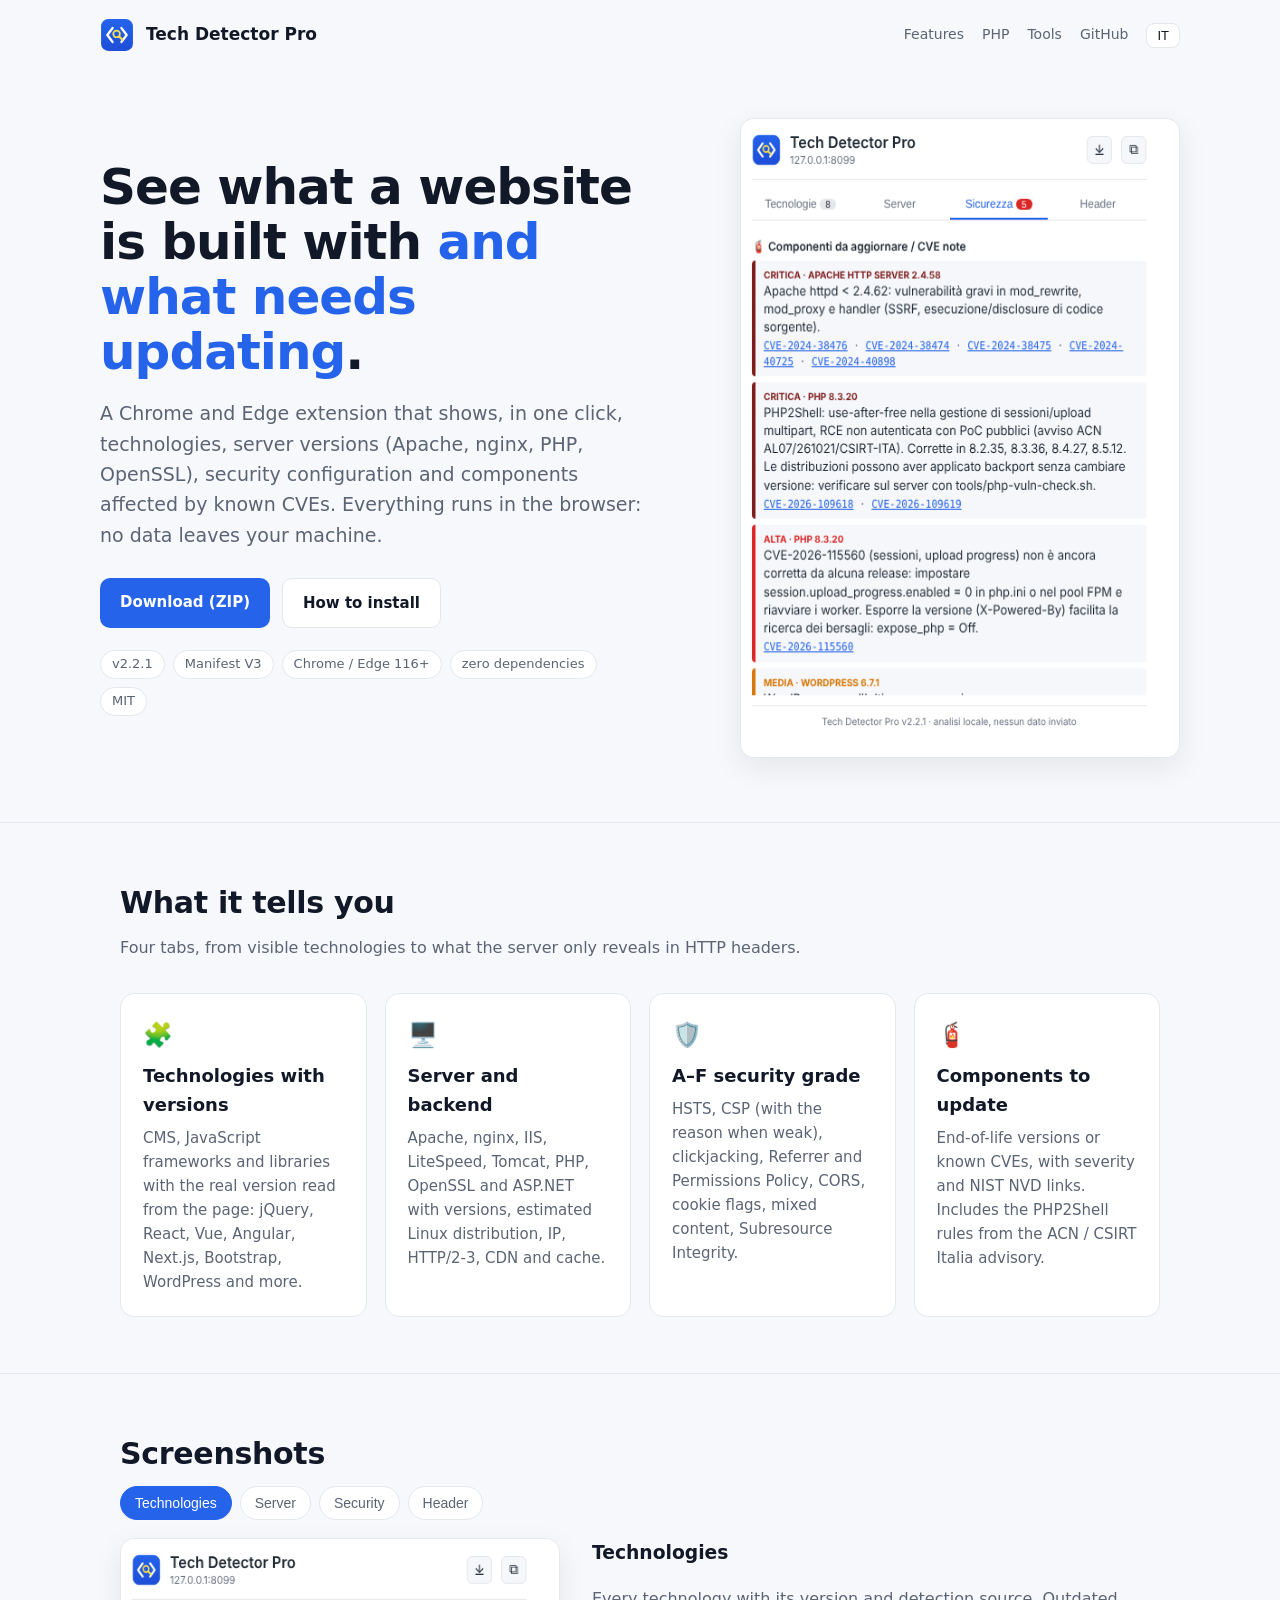
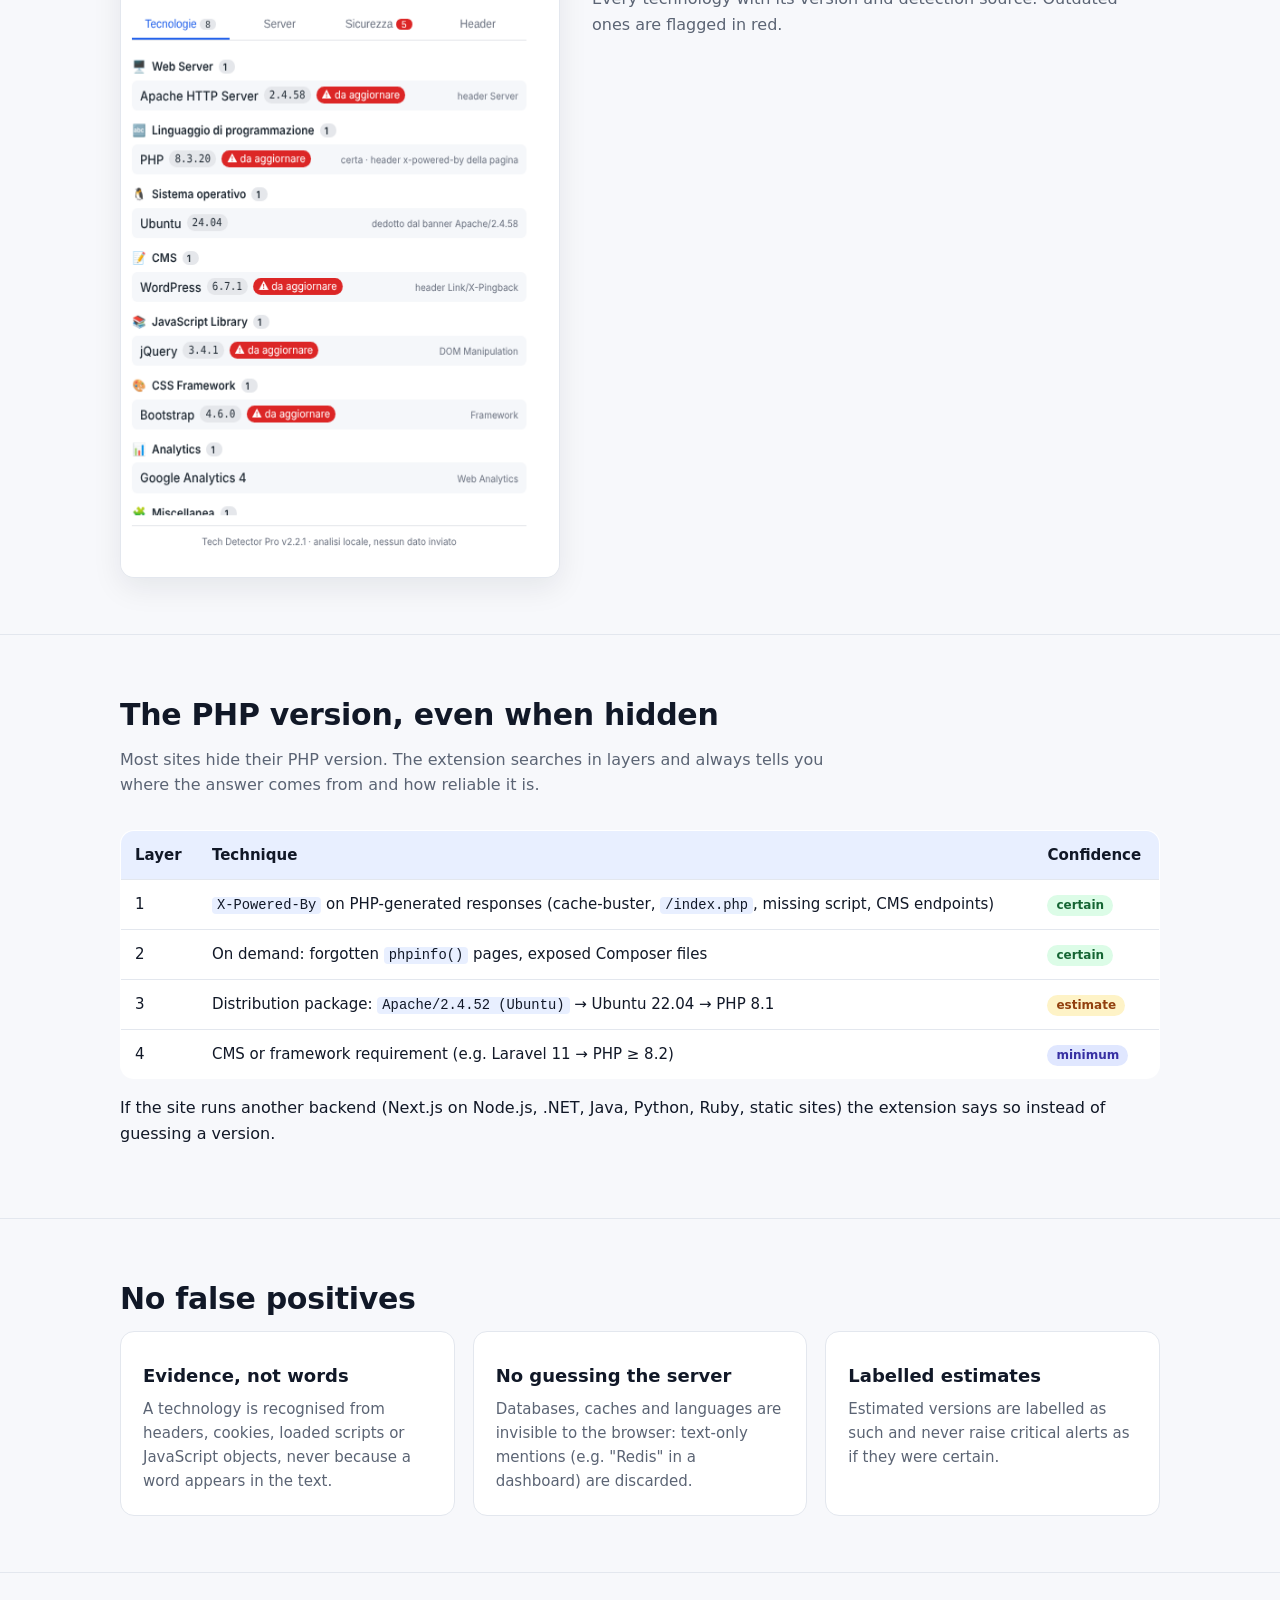
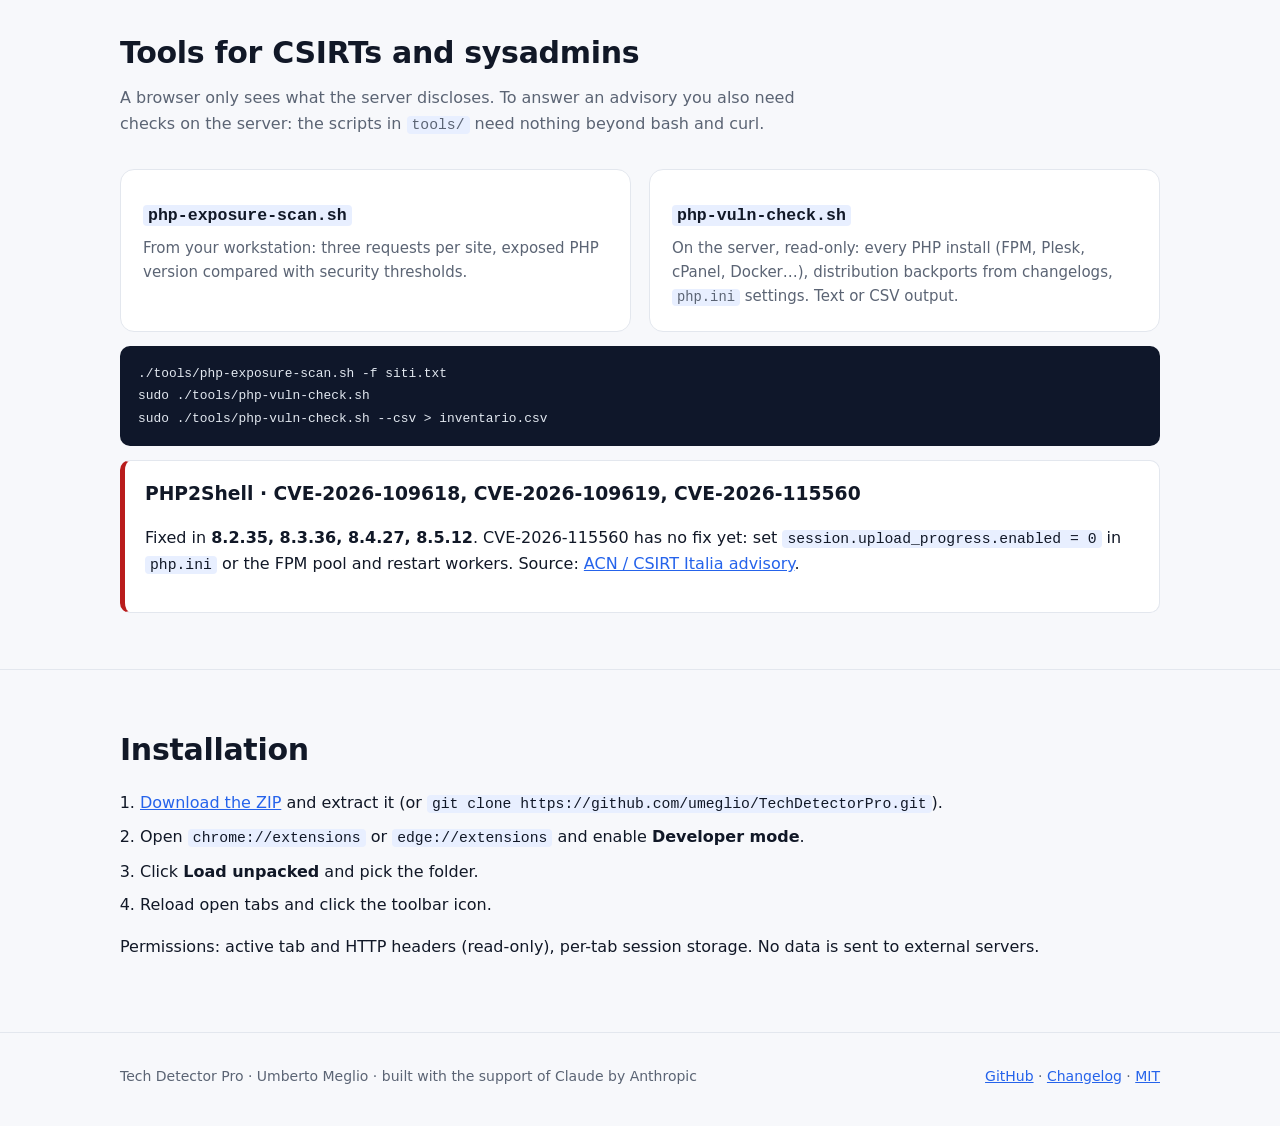
==== index.html @ 28a0a9eb "Pagina di presentazione per GitHub Pages - index.html bilingue (italiano/inglese) con tema chiaro/sc" ====
<!DOCTYPE html>
<!--
  Tech Detector Pro - pagina di presentazione (GitHub Pages)
  Autore: Umberto Meglio - Supporto alla creazione: Claude di Anthropic
-->
<html lang="it">
<head>
  <meta charset="UTF-8">
  <meta name="viewport" content="width=device-width, initial-scale=1">
  <title>Tech Detector Pro</title>
  <meta name="description" content="Estensione Chrome/Edge: tecnologie di un sito, versioni del server (Apache, nginx, PHP, OpenSSL), voto di sicurezza e componenti vulnerabili (CVE). Analisi locale, zero dipendenze.">
  <meta property="og:title" content="Tech Detector Pro">
  <meta property="og:description" content="Con che cosa è costruito un sito, quale software gira sul server e cosa va aggiornato. In un clic, nel browser.">
  <meta property="og:image" content="https://umeglio.github.io/TechDetectorPro/screenshots/security-tab.png">
  <link rel="icon" type="image/svg+xml" href="icons/icon.svg">
  <style>
    :root {
      --bg: #f7f8fb; --surface: #ffffff; --fg: #111827; --muted: #5b6474; --line: #e3e7ee;
      --accent: #2563eb; --accent-2: #1d4ed8; --accent-soft: #e8efff; --yellow: #f5c518;
      --crit: #b91c1c; --ok: #15803d; --radius: 14px; --shadow: 0 10px 30px rgba(17, 24, 39, .08);
    }
    @media (prefers-color-scheme: dark) {
      :root { --bg: #0d1117; --surface: #151b24; --fg: #e6e9ef; --muted: #9aa4b2; --line: #263040;
        --accent: #6ea0ff; --accent-2: #4f86f7; --accent-soft: #1a2640; --crit: #f87171; --ok: #4ade80;
        --shadow: 0 10px 30px rgba(0, 0, 0, .35); }
    }
    * { box-sizing: border-box; }
    html { scroll-behavior: smooth; }
    body { margin: 0; background: var(--bg); color: var(--fg);
      font: 16px/1.6 system-ui, -apple-system, "Segoe UI", Roboto, Arial, sans-serif; }
    a { color: var(--accent); }
    .wrap { max-width: 1080px; margin: 0 auto; padding: 0 20px; }
    header.top { display: flex; align-items: center; gap: 12px; padding: 18px 0; }
    header.top img { width: 34px; height: 34px; }
    header.top b { font-size: 17px; }
    header.top nav { margin-left: auto; display: flex; gap: 18px; font-size: 14px; }
    header.top nav a { color: var(--muted); text-decoration: none; }
    header.top nav a:hover { color: var(--fg); }
    .lang { border: 1px solid var(--line); background: var(--surface); color: var(--fg); border-radius: 8px;
      padding: 4px 10px; cursor: pointer; font-size: 13px; }

    .hero { display: grid; grid-template-columns: 1.05fr .95fr; gap: 48px; align-items: center; padding: 48px 0 64px; }
    .hero h1 { font-size: clamp(32px, 5vw, 50px); line-height: 1.1; margin: 0 0 18px; letter-spacing: -.02em; }
    .hero h1 span { color: var(--accent); }
    .hero p.lead { font-size: 19px; color: var(--muted); margin: 0 0 28px; }
    .cta { display: flex; flex-wrap: wrap; gap: 12px; }
    .btn { display: inline-block; padding: 12px 20px; border-radius: 10px; font-weight: 600; text-decoration: none; font-size: 15px; }
    .btn.primary { background: var(--accent); color: #fff; }
    .btn.primary:hover { background: var(--accent-2); }
    .btn.ghost { border: 1px solid var(--line); color: var(--fg); background: var(--surface); }
    .badges { margin-top: 22px; display: flex; flex-wrap: wrap; gap: 8px; font-size: 13px; color: var(--muted); }
    .badges span { border: 1px solid var(--line); border-radius: 99px; padding: 3px 11px; background: var(--surface); }
    .shot { position: relative; }
    .shot img { width: 100%; max-width: 440px; display: block; margin-left: auto; border-radius: var(--radius);
      border: 1px solid var(--line); box-shadow: var(--shadow); background: #fff; }

    section { padding: 56px 0; border-top: 1px solid var(--line); }
    section h2 { font-size: 30px; margin: 0 0 8px; letter-spacing: -.01em; }
    section p.sub { color: var(--muted); margin: 0 0 32px; max-width: 720px; }
    .grid { display: grid; grid-template-columns: repeat(auto-fit, minmax(240px, 1fr)); gap: 18px; }
    .card { background: var(--surface); border: 1px solid var(--line); border-radius: var(--radius); padding: 22px; }
    .card .ico { font-size: 24px; }
    .card h3 { margin: 8px 0 6px; font-size: 18px; }
    .card p { margin: 0; color: var(--muted); font-size: 15px; }

    .tabs { display: flex; flex-wrap: wrap; gap: 8px; margin-bottom: 18px; }
    .tabs button { border: 1px solid var(--line); background: var(--surface); color: var(--muted); padding: 8px 14px;
      border-radius: 99px; cursor: pointer; font-size: 14px; }
    .tabs button[aria-selected="true"] { background: var(--accent); border-color: var(--accent); color: #fff; }
    .gallery { display: grid; grid-template-columns: minmax(0, 440px) 1fr; gap: 32px; align-items: start; }
    .gallery img { width: 100%; border-radius: var(--radius); border: 1px solid var(--line); box-shadow: var(--shadow); background: #fff; }
    .gallery .caption h3 { margin-top: 0; }
    .gallery .caption p { color: var(--muted); }

    table { width: 100%; border-collapse: collapse; background: var(--surface); border: 1px solid var(--line);
      border-radius: var(--radius); overflow: hidden; font-size: 15px; }
    th, td { text-align: left; padding: 12px 14px; border-bottom: 1px solid var(--line); vertical-align: top; }
    th { background: var(--accent-soft); font-weight: 600; }
    tr:last-child td { border-bottom: 0; }
    .pill { display: inline-block; font-size: 12px; font-weight: 600; padding: 1px 9px; border-radius: 99px; }
    .pill.c { background: #dcfce7; color: #166534; } .pill.s { background: #fef3c7; color: #92400e; }
    .pill.m { background: #e0e7ff; color: #3730a3; }

    .alert { border-left: 5px solid var(--crit); background: var(--surface); border-radius: 10px; padding: 18px 20px;
      border-top: 1px solid var(--line); border-right: 1px solid var(--line); border-bottom: 1px solid var(--line); }
    .alert h3 { margin: 0 0 6px; }
    pre { background: #0f172a; color: #e2e8f0; padding: 16px 18px; border-radius: 10px; overflow-x: auto; font-size: 14px; }
    code { font-family: ui-monospace, "Cascadia Code", Consolas, monospace; font-size: .92em; }
    p code, li code, td code, h3 code { background: var(--accent-soft); padding: 1px 5px; border-radius: 4px; overflow-wrap: anywhere; }
    ol.steps { padding-left: 20px; } ol.steps li { margin-bottom: 8px; }

    footer { border-top: 1px solid var(--line); padding: 32px 0 48px; color: var(--muted); font-size: 14px; }
    footer .wrap { display: flex; flex-wrap: wrap; gap: 12px; justify-content: space-between; }

    [data-lang="en"] .it, [data-lang="it"] .en { display: none; }

    @media (max-width: 820px) {
      .hero, .gallery { grid-template-columns: 1fr; gap: 28px; }
      .shot img { margin: 0 auto; }
      header.top nav a.hide-sm { display: none; }
      table { font-size: 14px; } th, td { padding: 10px; }
    }
  </style>
</head>
<body data-lang="it">
  <header class="wrap top">
    <img src="icons/icon.svg" alt="">
    <b>Tech Detector Pro</b>
    <nav>
      <a class="hide-sm" href="#funzioni"><span class="it">Funzioni</span><span class="en">Features</span></a>
      <a class="hide-sm" href="#php">PHP</a>
      <a class="hide-sm" href="#strumenti"><span class="it">Strumenti</span><span class="en">Tools</span></a>
      <a href="https://github.com/umeglio/TechDetectorPro">GitHub</a>
      <button class="lang" id="lang" type="button">EN</button>
    </nav>
  </header>

  <main>
    <div class="wrap hero">
      <div>
        <h1 class="it">Scopri con cosa è fatto un sito <span>e cosa va aggiornato</span>.</h1>
        <h1 class="en">See what a website is built with <span>and what needs updating</span>.</h1>
        <p class="lead it">Estensione per Chrome ed Edge che, in un clic, mostra tecnologie, versioni del server (Apache, nginx, PHP, OpenSSL), configurazione di sicurezza e componenti esposti a CVE note. Tutto nel browser: nessun dato inviato a terzi.</p>
        <p class="lead en">A Chrome and Edge extension that shows, in one click, technologies, server versions (Apache, nginx, PHP, OpenSSL), security configuration and components affected by known CVEs. Everything runs in the browser: no data leaves your machine.</p>
        <div class="cta">
          <a class="btn primary" href="https://github.com/umeglio/TechDetectorPro/archive/refs/heads/main.zip"><span class="it">Scarica (ZIP)</span><span class="en">Download (ZIP)</span></a>
          <a class="btn ghost" href="#installazione"><span class="it">Come si installa</span><span class="en">How to install</span></a>
        </div>
        <div class="badges"><span>v2.2.1</span><span>Manifest V3</span><span>Chrome / Edge 116+</span><span class="it">zero dipendenze</span><span class="en">zero dependencies</span><span>MIT</span></div>
      </div>
      <div class="shot"><img src="screenshots/security-tab.png" alt="Scheda Sicurezza: componenti da aggiornare con CVE" width="484" height="640"></div>
    </div>

    <section id="funzioni">
      <div class="wrap">
        <h2 class="it">Cosa ti dice</h2><h2 class="en">What it tells you</h2>
        <p class="sub it">Quattro schede, dalle tecnologie visibili a quelle che il server rivela solo negli header HTTP.</p>
        <p class="sub en">Four tabs, from visible technologies to what the server only reveals in HTTP headers.</p>
        <div class="grid">
          <div class="card"><div class="ico">🧩</div>
            <h3 class="it">Tecnologie con versione</h3><h3 class="en">Technologies with versions</h3>
            <p class="it">CMS, framework e librerie JavaScript con la versione reale letta dalla pagina: jQuery, React, Vue, Angular, Next.js, Bootstrap, WordPress e molte altre.</p>
            <p class="en">CMS, JavaScript frameworks and libraries with the real version read from the page: jQuery, React, Vue, Angular, Next.js, Bootstrap, WordPress and more.</p></div>
          <div class="card"><div class="ico">🖥️</div>
            <h3 class="it">Server e backend</h3><h3 class="en">Server and backend</h3>
            <p class="it">Apache, nginx, IIS, LiteSpeed, Tomcat, PHP, OpenSSL e ASP.NET con versione, distribuzione Linux stimata, IP, protocollo HTTP/2-3, CDN e cache.</p>
            <p class="en">Apache, nginx, IIS, LiteSpeed, Tomcat, PHP, OpenSSL and ASP.NET with versions, estimated Linux distribution, IP, HTTP/2-3, CDN and cache.</p></div>
          <div class="card"><div class="ico">🛡️</div>
            <h3 class="it">Voto di sicurezza A–F</h3><h3 class="en">A–F security grade</h3>
            <p class="it">HSTS, CSP (con il motivo se è debole), clickjacking, Referrer e Permissions Policy, CORS, flag dei cookie, contenuti misti, Subresource Integrity.</p>
            <p class="en">HSTS, CSP (with the reason when weak), clickjacking, Referrer and Permissions Policy, CORS, cookie flags, mixed content, Subresource Integrity.</p></div>
          <div class="card"><div class="ico">🧯</div>
            <h3 class="it">Componenti da aggiornare</h3><h3 class="en">Components to update</h3>
            <p class="it">Versioni fuori supporto o con CVE note, con gravità e link a NIST NVD. Include le regole PHP2Shell dell'avviso ACN/CSIRT Italia.</p>
            <p class="en">End-of-life versions or known CVEs, with severity and NIST NVD links. Includes the PHP2Shell rules from the ACN / CSIRT Italia advisory.</p></div>
        </div>
      </div>
    </section>

    <section>
      <div class="wrap">
        <h2 class="it">Come appare</h2><h2 class="en">Screenshots</h2>
        <div class="tabs" role="tablist" id="gtabs">
          <button role="tab" aria-selected="true" data-i="0"><span class="it">Tecnologie</span><span class="en">Technologies</span></button>
          <button role="tab" aria-selected="false" data-i="1">Server</button>
          <button role="tab" aria-selected="false" data-i="2"><span class="it">Sicurezza</span><span class="en">Security</span></button>
          <button role="tab" aria-selected="false" data-i="3">Header</button>
        </div>
        <div class="gallery">
          <img id="gimg" src="screenshots/tech-tab.png" alt="" width="484" height="640">
          <div class="caption" id="gcap"></div>
        </div>
      </div>
    </section>

    <section id="php">
      <div class="wrap">
        <h2 class="it">La versione di PHP, anche quando è nascosta</h2>
        <h2 class="en">The PHP version, even when hidden</h2>
        <p class="sub it">Quasi tutti i siti nascondono la versione di PHP. L'estensione la cerca a livelli e ti dice sempre da dove arriva e quanto è affidabile.</p>
        <p class="sub en">Most sites hide their PHP version. The extension searches in layers and always tells you where the answer comes from and how reliable it is.</p>
        <table>
          <thead><tr><th class="it">Livello</th><th class="en">Layer</th><th class="it">Tecnica</th><th class="en">Technique</th><th class="it">Affidabilità</th><th class="en">Confidence</th></tr></thead>
          <tbody>
            <tr><td>1</td>
              <td class="it"><code>X-Powered-By</code> sulle risposte che PHP genera direttamente (cache-buster, <code>/index.php</code>, script inesistente, pagine del CMS)</td>
              <td class="en"><code>X-Powered-By</code> on PHP-generated responses (cache-buster, <code>/index.php</code>, missing script, CMS endpoints)</td>
              <td><span class="pill c it">certa</span><span class="pill c en">certain</span></td></tr>
            <tr><td>2</td>
              <td class="it">Su richiesta: pagine <code>phpinfo()</code> dimenticate, file di Composer esposti</td>
              <td class="en">On demand: forgotten <code>phpinfo()</code> pages, exposed Composer files</td>
              <td><span class="pill c it">certa</span><span class="pill c en">certain</span></td></tr>
            <tr><td>3</td>
              <td class="it">Pacchetto della distribuzione: <code>Apache/2.4.52 (Ubuntu)</code> → Ubuntu 22.04 → PHP 8.1</td>
              <td class="en">Distribution package: <code>Apache/2.4.52 (Ubuntu)</code> → Ubuntu 22.04 → PHP 8.1</td>
              <td><span class="pill s it">stima</span><span class="pill s en">estimate</span></td></tr>
            <tr><td>4</td>
              <td class="it">Requisito del CMS o framework (es. Laravel 11 → PHP ≥ 8.2)</td>
              <td class="en">CMS or framework requirement (e.g. Laravel 11 → PHP ≥ 8.2)</td>
              <td><span class="pill m it">minimo</span><span class="pill m en">minimum</span></td></tr>
          </tbody>
        </table>
        <p class="it">Se il sito usa un altro backend (Next.js su Node.js, .NET, Java, Python, Ruby, siti statici) l'estensione lo dice invece di inventare una versione.</p>
        <p class="en">If the site runs another backend (Next.js on Node.js, .NET, Java, Python, Ruby, static sites) the extension says so instead of guessing a version.</p>
      </div>
    </section>

    <section>
      <div class="wrap">
        <h2 class="it">Niente falsi positivi</h2><h2 class="en">No false positives</h2>
        <div class="grid">
          <div class="card"><h3 class="it">Prove, non parole</h3><h3 class="en">Evidence, not words</h3>
            <p class="it">Una tecnologia è riconosciuta da header, cookie, script caricati o oggetti JavaScript, mai perché una parola compare nel testo.</p>
            <p class="en">A technology is recognised from headers, cookies, loaded scripts or JavaScript objects, never because a word appears in the text.</p></div>
          <div class="card"><h3 class="it">Il server non si indovina</h3><h3 class="en">No guessing the server</h3>
            <p class="it">Database, cache e linguaggi non sono visibili dal browser: se compaiono solo nel testo (es. "Redis" in una dashboard) vengono scartati.</p>
            <p class="en">Databases, caches and languages are invisible to the browser: text-only mentions (e.g. "Redis" in a dashboard) are discarded.</p></div>
          <div class="card"><h3 class="it">Stime dichiarate</h3><h3 class="en">Labelled estimates</h3>
            <p class="it">Le versioni stimate sono etichettate come tali e non generano allarmi critici come se fossero certe.</p>
            <p class="en">Estimated versions are labelled as such and never raise critical alerts as if they were certain.</p></div>
        </div>
      </div>
    </section>

    <section id="strumenti">
      <div class="wrap">
        <h2 class="it">Strumenti per CSIRT e sistemisti</h2><h2 class="en">Tools for CSIRTs and sysadmins</h2>
        <p class="sub it">Il browser vede solo ciò che il server espone. Per rispondere a una segnalazione servono anche verifiche sul server: gli script in <code>tools/</code> non richiedono nulla oltre a bash e curl.</p>
        <p class="sub en">A browser only sees what the server discloses. To answer an advisory you also need checks on the server: the scripts in <code>tools/</code> need nothing beyond bash and curl.</p>
        <div class="grid">
          <div class="card"><h3><code>php-exposure-scan.sh</code></h3>
            <p class="it">Dalla tua postazione: tre richieste per sito, versione PHP esposta e confronto con le soglie di sicurezza.</p>
            <p class="en">From your workstation: three requests per site, exposed PHP version compared with security thresholds.</p></div>
          <div class="card"><h3><code>php-vuln-check.sh</code></h3>
            <p class="it">Sul server, in sola lettura: tutte le installazioni PHP (FPM, Plesk, cPanel, Docker…), backport delle distribuzioni dai changelog, parametri di <code>php.ini</code>. Output testo o CSV.</p>
            <p class="en">On the server, read-only: every PHP install (FPM, Plesk, cPanel, Docker…), distribution backports from changelogs, <code>php.ini</code> settings. Text or CSV output.</p></div>
        </div>
<pre><code>./tools/php-exposure-scan.sh -f siti.txt
sudo ./tools/php-vuln-check.sh
sudo ./tools/php-vuln-check.sh --csv &gt; inventario.csv</code></pre>
        <div class="alert">
          <h3>PHP2Shell · CVE-2026-109618, CVE-2026-109619, CVE-2026-115560</h3>
          <p class="it">Corrette in <b>8.2.35, 8.3.36, 8.4.27, 8.5.12</b>. CVE-2026-115560 non è ancora corretta da alcuna release: impostare <code>session.upload_progress.enabled = 0</code> in <code>php.ini</code> o nel pool FPM e riavviare i worker. Fonte: <a href="https://www.acn.gov.it/portale/w/php2shell-sanate-vulnerabilita-critiche-in-php">avviso ACN / CSIRT Italia</a>.</p>
          <p class="en">Fixed in <b>8.2.35, 8.3.36, 8.4.27, 8.5.12</b>. CVE-2026-115560 has no fix yet: set <code>session.upload_progress.enabled = 0</code> in <code>php.ini</code> or the FPM pool and restart workers. Source: <a href="https://www.acn.gov.it/portale/w/php2shell-sanate-vulnerabilita-critiche-in-php">ACN / CSIRT Italia advisory</a>.</p>
        </div>
      </div>
    </section>

    <section id="installazione">
      <div class="wrap">
        <h2 class="it">Installazione</h2><h2 class="en">Installation</h2>
        <ol class="steps it">
          <li><a href="https://github.com/umeglio/TechDetectorPro/archive/refs/heads/main.zip">Scarica lo ZIP</a> ed estrailo (oppure <code>git clone https://github.com/umeglio/TechDetectorPro.git</code>).</li>
          <li>Apri <code>chrome://extensions</code> o <code>edge://extensions</code> e attiva la <b>Modalità sviluppatore</b>.</li>
          <li>Clicca <b>Carica estensione non pacchettizzata</b> e scegli la cartella.</li>
          <li>Ricarica le schede già aperte e clicca l'icona sulla barra.</li>
        </ol>
        <ol class="steps en">
          <li><a href="https://github.com/umeglio/TechDetectorPro/archive/refs/heads/main.zip">Download the ZIP</a> and extract it (or <code>git clone https://github.com/umeglio/TechDetectorPro.git</code>).</li>
          <li>Open <code>chrome://extensions</code> or <code>edge://extensions</code> and enable <b>Developer mode</b>.</li>
          <li>Click <b>Load unpacked</b> and pick the folder.</li>
          <li>Reload open tabs and click the toolbar icon.</li>
        </ol>
        <p class="it">Permessi: lettura della scheda attiva e degli header HTTP, memoria di sessione per scheda. Nessun dato viene inviato a server esterni.</p>
        <p class="en">Permissions: active tab and HTTP headers (read-only), per-tab session storage. No data is sent to external servers.</p>
      </div>
    </section>
  </main>

  <footer>
    <div class="wrap">
      <span>Tech Detector Pro · Umberto Meglio · <span class="it">realizzato con il supporto di Claude di Anthropic</span><span class="en">built with the support of Claude by Anthropic</span></span>
      <span><a href="https://github.com/umeglio/TechDetectorPro">GitHub</a> · <a href="https://github.com/umeglio/TechDetectorPro/blob/main/CHANGELOG.md">Changelog</a> · <a href="https://github.com/umeglio/TechDetectorPro/blob/main/LICENSE">MIT</a></span>
    </div>
  </footer>

  <script>
    (function () {
      'use strict';
      var SHOTS = [
        { src: 'screenshots/tech-tab.png',
          it: ['Tecnologie', 'Ogni tecnologia con la sua versione e la fonte del rilevamento. Quelle da aggiornare sono marcate in rosso.'],
          en: ['Technologies', 'Every technology with its version and detection source. Outdated ones are flagged in red.'] },
        { src: 'screenshots/server-tab.png',
          it: ['Server', 'IP, protocollo, software del server, distribuzione stimata, cache, tempi di risposta, cookie e versione di PHP.'],
          en: ['Server', 'IP, protocol, server software, estimated distribution, cache, timings, cookies and PHP version.'] },
        { src: 'screenshots/security-tab.png',
          it: ['Sicurezza', 'Componenti vulnerabili con gravità e CVE, poi il voto A–F sugli header di sicurezza con il dettaglio di ogni controllo.'],
          en: ['Security', 'Vulnerable components with severity and CVEs, then the A–F grade on security headers with per-check details.'] },
        { src: 'screenshots/headers-tab.png',
          it: ['Header', 'Tutti gli header HTTP della risposta principale, per chi vuole vedere i dati grezzi.'],
          en: ['Headers', 'All HTTP headers of the main response, for anyone who wants the raw data.'] }
      ];
      var current = 0;
      function lang() { return document.body.getAttribute('data-lang'); }
      function show(i) {
        current = i;
        var s = SHOTS[i], t = s[lang()];
        var img = document.getElementById('gimg');
        img.src = s.src; img.alt = t[0];
        var cap = document.getElementById('gcap');
        cap.textContent = '';
        var h = document.createElement('h3'); h.textContent = t[0];
        var p = document.createElement('p'); p.textContent = t[1];
        cap.appendChild(h); cap.appendChild(p);
        document.querySelectorAll('#gtabs button').forEach(function (b) {
          b.setAttribute('aria-selected', String(+b.dataset.i === i));
        });
      }
      document.querySelectorAll('#gtabs button').forEach(function (b) {
        b.addEventListener('click', function () { show(+b.dataset.i); });
      });
      function setLang(l) {
        document.body.setAttribute('data-lang', l);
        document.documentElement.lang = l;
        document.getElementById('lang').textContent = l === 'it' ? 'EN' : 'IT';
        try { localStorage.setItem('tdp-lang', l); } catch (e) { /* storage non disponibile */ }
        show(current);
      }
      document.getElementById('lang').addEventListener('click', function () { setLang(lang() === 'it' ? 'en' : 'it'); });
      var saved = null;
      try { saved = localStorage.getItem('tdp-lang'); } catch (e) { /* ignora */ }
      setLang(saved || ((navigator.language || 'it').slice(0, 2) === 'it' ? 'it' : 'en'));
    })();
  </script>
</body>
</html>
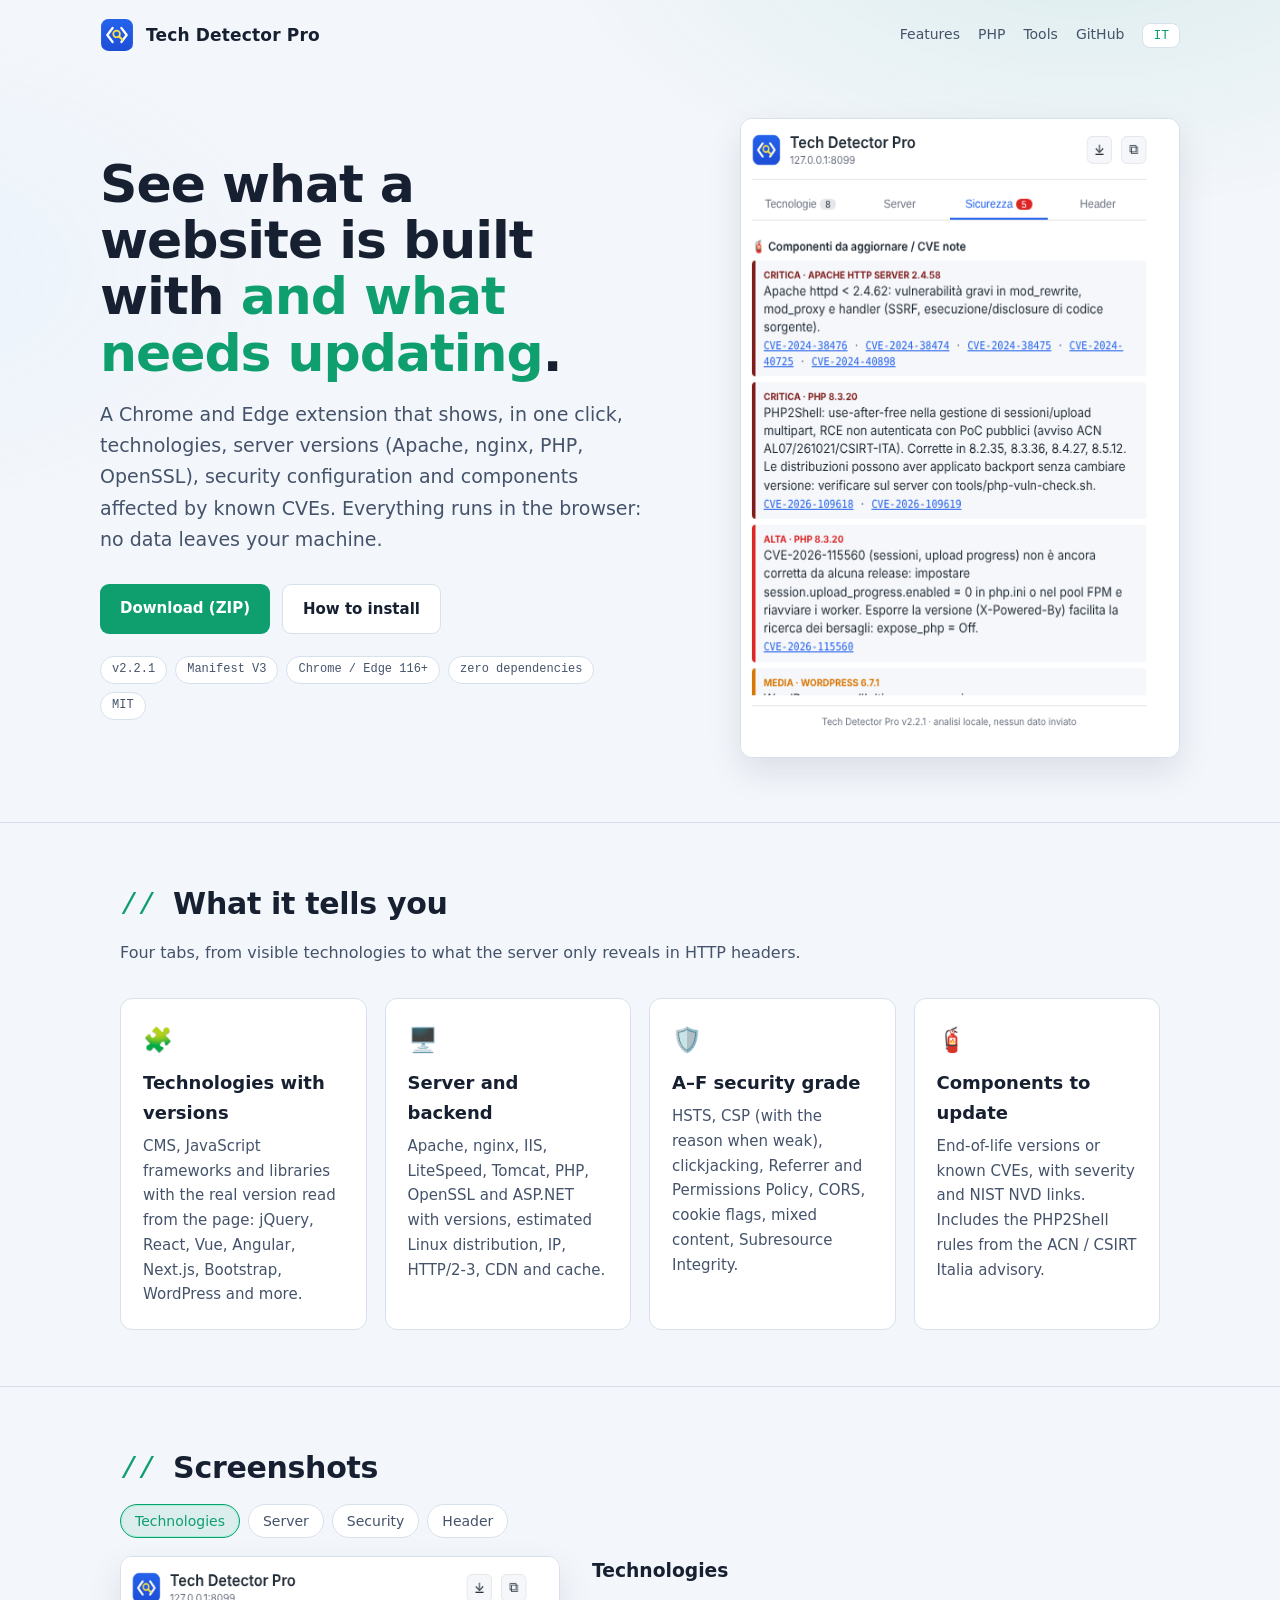
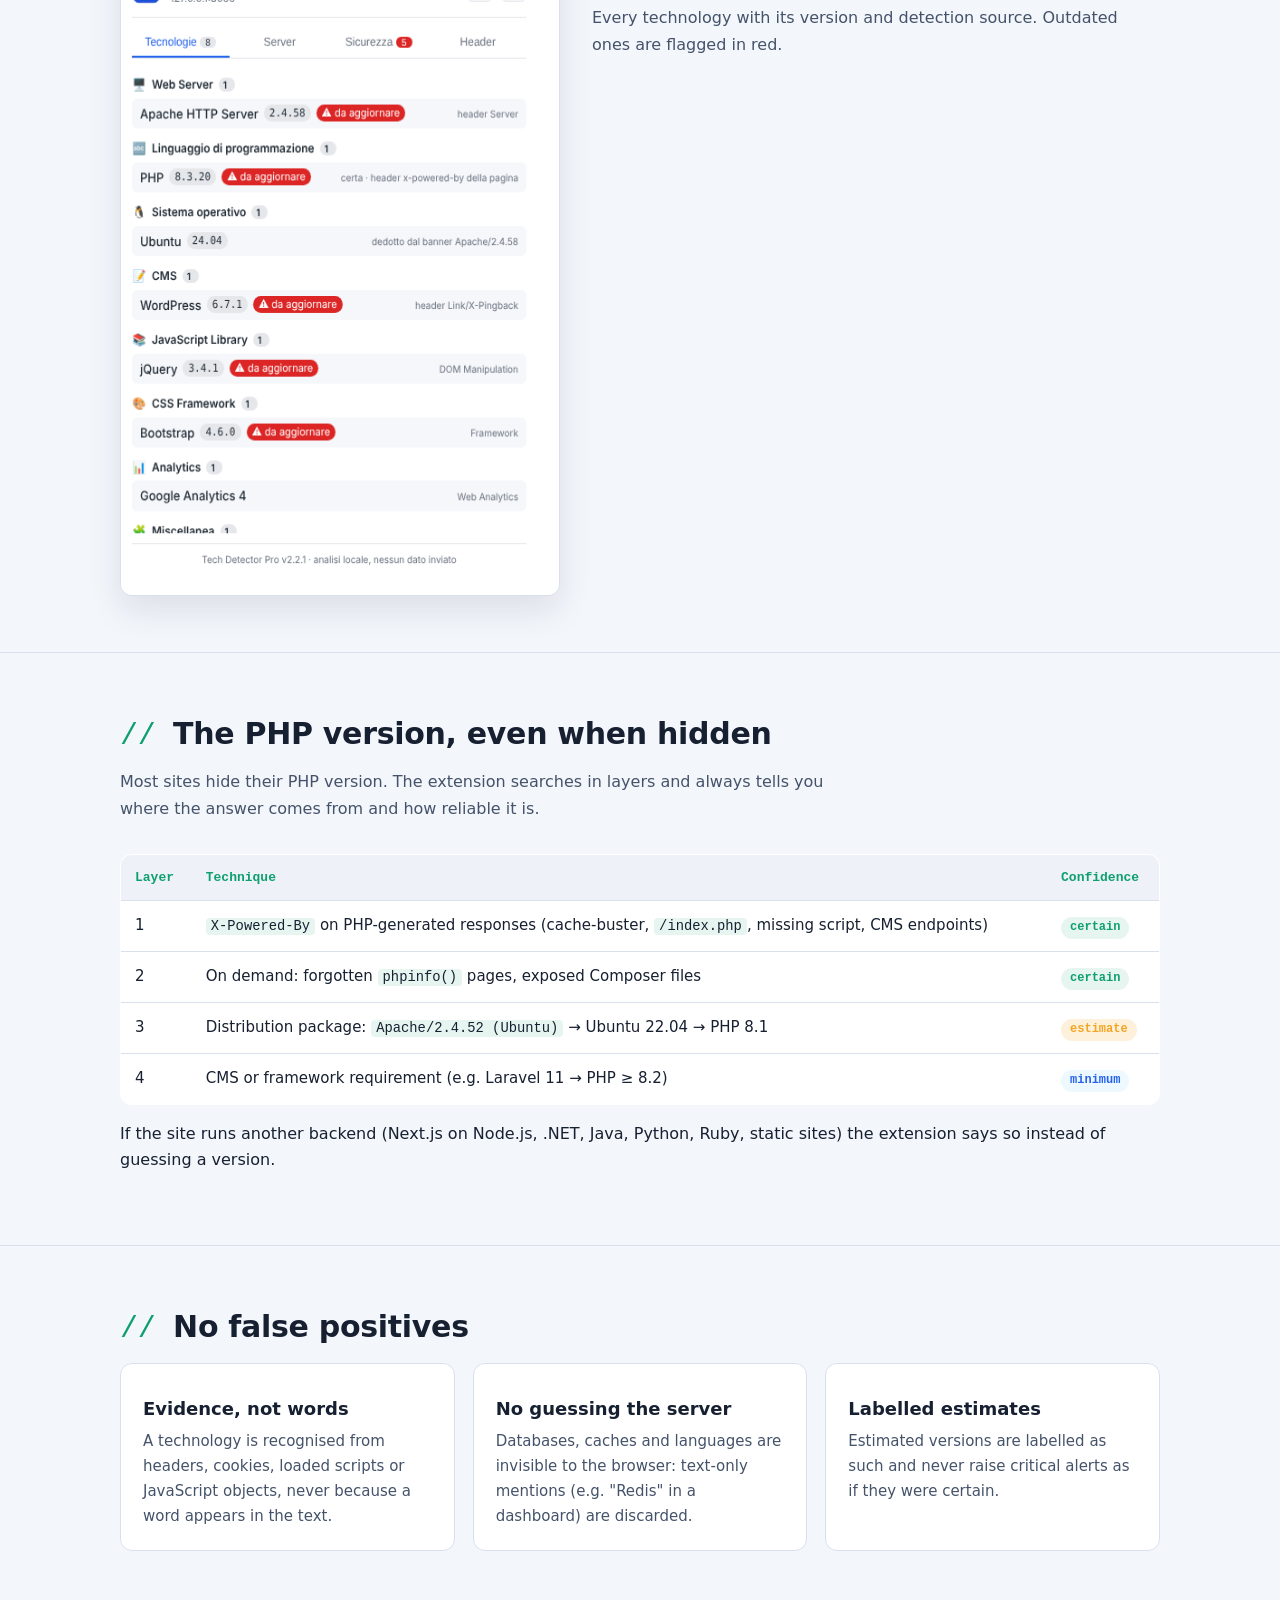
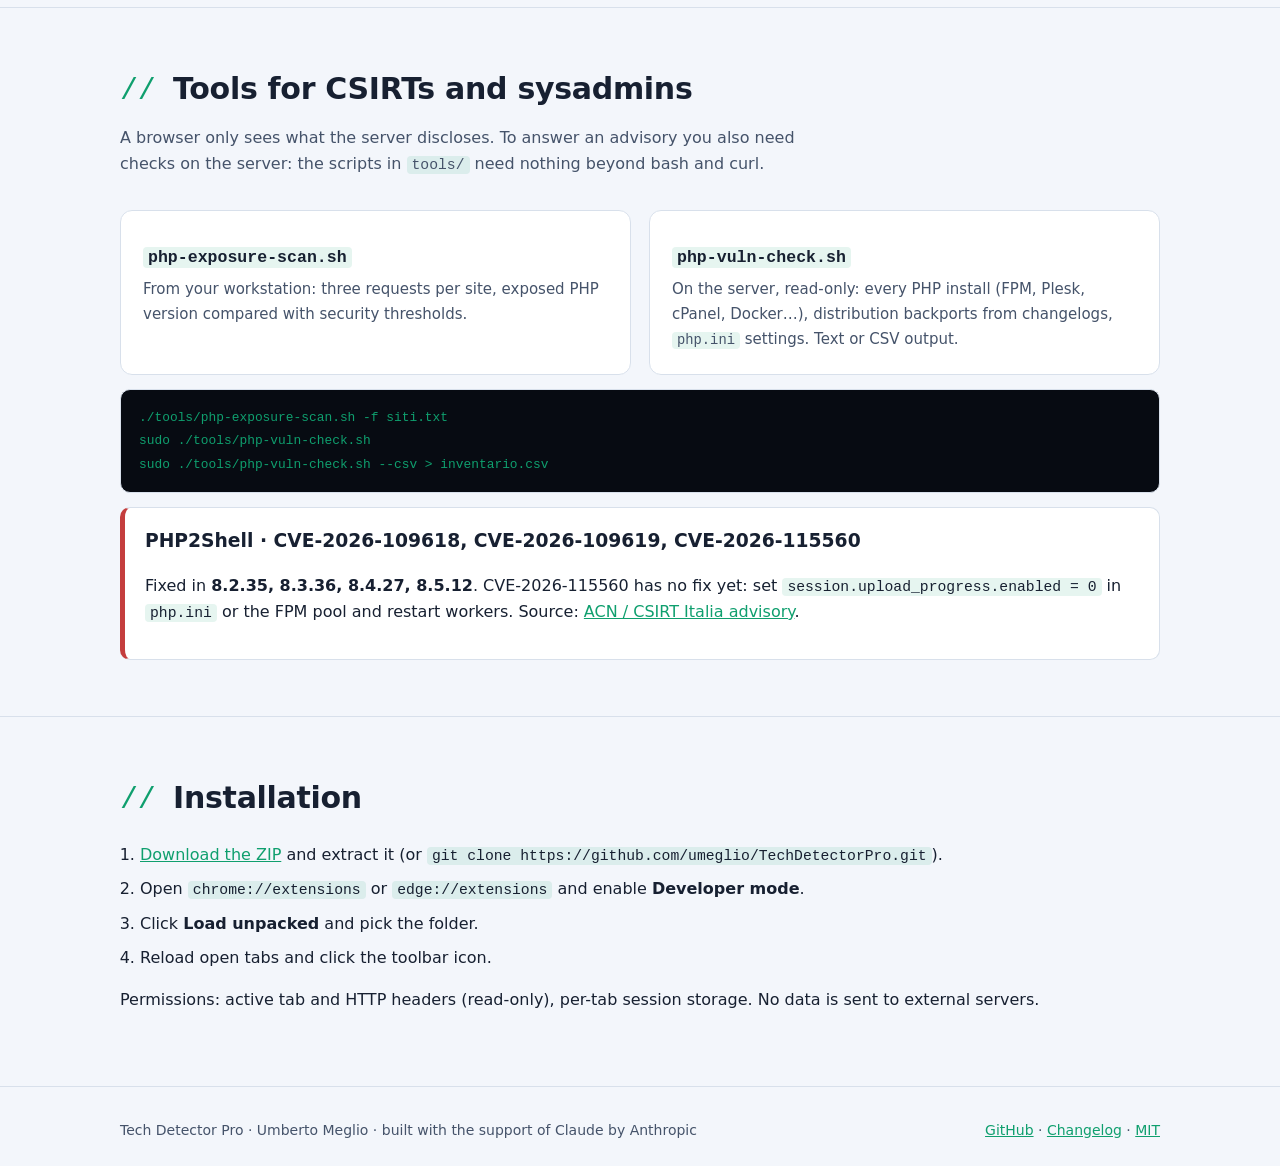
==== commit 4f5aaf4d: "Sito: stile miraFONT e palette miraNTIS - font miraFONT (CC0) collegato da umeglio.github.io/miraFON" ====
--- a/index.html
+++ b/index.html
@@ -14,51 +14,72 @@
   <meta property="og:image" content="https://umeglio.github.io/TechDetectorPro/screenshots/security-tab.png">
   <link rel="icon" type="image/svg+xml" href="icons/icon.svg">
   <style>
+    /* miraFONT (CC0, https://umeglio.github.io/miraFONT/) - Spline per i testi, Linear per il codice */
+    @font-face { font-family: 'miraFONT'; font-weight: 300; font-display: swap; src: url('https://umeglio.github.io/miraFONT/fonts/Spline/miraFONT-Light-Spline.woff') format('woff'); }
+    @font-face { font-family: 'miraFONT'; font-weight: 400 500; font-display: swap; src: url('https://umeglio.github.io/miraFONT/fonts/Spline/miraFONT-Regular-Spline.woff') format('woff'); }
+    @font-face { font-family: 'miraFONT'; font-weight: 600 800; font-display: swap; src: url('https://umeglio.github.io/miraFONT/fonts/Spline/miraFONT-Bold-Spline.woff') format('woff'); }
+    @font-face { font-family: 'miraFONT Linear'; font-weight: 400; font-display: swap; src: url('https://umeglio.github.io/miraFONT/fonts/Linear/miraFONT-Regular-Linear.woff') format('woff'); }
+
+    /* palette miraNTIS: scura di default, chiara con il tema di sistema */
     :root {
-      --bg: #f7f8fb; --surface: #ffffff; --fg: #111827; --muted: #5b6474; --line: #e3e7ee;
-      --accent: #2563eb; --accent-2: #1d4ed8; --accent-soft: #e8efff; --yellow: #f5c518;
-      --crit: #b91c1c; --ok: #15803d; --radius: 14px; --shadow: 0 10px 30px rgba(17, 24, 39, .08);
+      --bg: #0b1018; --surface: #111826; --soft: #172133; --fg: #e4ebf5; --muted: #a9b6c9; --line: #233047;
+      --accent: #3df5b0; --accent-2: #7dd3fc; --accent-ink: #04120c; --accent-soft: rgba(61,245,176,.12);
+      --crit: #ff6b7a; --ok: #3df5b0; --radius: 12px;
+      --glow: 0 0 0 1px rgba(61,245,176,.35), 0 0 24px rgba(61,245,176,.18);
+      --shadow: 0 18px 40px rgba(0,0,0,.45);
+      --sans: 'miraFONT', system-ui, -apple-system, 'Segoe UI', Roboto, sans-serif;
+      --mono: 'miraFONT Linear', 'miraFONT', ui-monospace, 'Cascadia Code', Consolas, monospace;
     }
-    @media (prefers-color-scheme: dark) {
-      :root { --bg: #0d1117; --surface: #151b24; --fg: #e6e9ef; --muted: #9aa4b2; --line: #263040;
-        --accent: #6ea0ff; --accent-2: #4f86f7; --accent-soft: #1a2640; --crit: #f87171; --ok: #4ade80;
-        --shadow: 0 10px 30px rgba(0, 0, 0, .35); }
+    @media (prefers-color-scheme: light) {
+      :root { --bg: #f3f6fb; --surface: #ffffff; --soft: #eef2f8; --fg: #172031; --muted: #45536a; --line: #d8e0eb;
+        --accent: #0f9f6e; --accent-2: #2563eb; --accent-ink: #ffffff; --accent-soft: rgba(15,159,110,.10);
+        --crit: #c43d3d; --ok: #0f9f6e;
+        --glow: 0 0 0 1px rgba(15,159,110,.35), 0 6px 20px rgba(15,159,110,.12);
+        --shadow: 0 14px 34px rgba(23,32,49,.10); }
+      .pill.s { color: #b45309; }
     }
     * { box-sizing: border-box; }
     html { scroll-behavior: smooth; }
     body { margin: 0; background: var(--bg); color: var(--fg);
-      font: 16px/1.6 system-ui, -apple-system, "Segoe UI", Roboto, Arial, sans-serif; }
+      font: 16px/1.65 var(--sans); }
+    body::before { content: ''; position: fixed; inset: 0; pointer-events: none; z-index: -1;
+      background: radial-gradient(900px 500px at 85% -10%, var(--accent-soft), transparent 60%), radial-gradient(700px 400px at -10% 30%, rgba(125,211,252,.07), transparent 60%); }
     a { color: var(--accent); }
     .wrap { max-width: 1080px; margin: 0 auto; padding: 0 20px; }
     header.top { display: flex; align-items: center; gap: 12px; padding: 18px 0; }
     header.top img { width: 34px; height: 34px; }
-    header.top b { font-size: 17px; }
+    header.top b { font-size: 17px; font-weight: 700; letter-spacing: .01em; }
     header.top nav { margin-left: auto; display: flex; gap: 18px; font-size: 14px; }
     header.top nav a { color: var(--muted); text-decoration: none; }
     header.top nav a:hover { color: var(--fg); }
-    .lang { border: 1px solid var(--line); background: var(--surface); color: var(--fg); border-radius: 8px;
+    .lang { font-family: var(--mono); border: 1px solid var(--line); background: var(--surface); color: var(--accent); border-radius: 8px;
       padding: 4px 10px; cursor: pointer; font-size: 13px; }
 
     .hero { display: grid; grid-template-columns: 1.05fr .95fr; gap: 48px; align-items: center; padding: 48px 0 64px; }
-    .hero h1 { font-size: clamp(32px, 5vw, 50px); line-height: 1.1; margin: 0 0 18px; letter-spacing: -.02em; }
+    .hero h1 { font-size: clamp(32px, 5vw, 52px); line-height: 1.08; margin: 0 0 18px; letter-spacing: -.02em; font-weight: 700; }
     .hero h1 span { color: var(--accent); }
     .hero p.lead { font-size: 19px; color: var(--muted); margin: 0 0 28px; }
     .cta { display: flex; flex-wrap: wrap; gap: 12px; }
-    .btn { display: inline-block; padding: 12px 20px; border-radius: 10px; font-weight: 600; text-decoration: none; font-size: 15px; }
-    .btn.primary { background: var(--accent); color: #fff; }
-    .btn.primary:hover { background: var(--accent-2); }
+    .btn { display: inline-block; padding: 12px 20px; border-radius: 9px; font-weight: 600; text-decoration: none; font-size: 15px; transition: box-shadow .15s, border-color .15s, transform .08s; }
+    .btn:active { transform: translateY(1px); }
+    .btn.primary { background: var(--accent); color: var(--accent-ink); }
+    .btn.primary:hover { box-shadow: var(--glow); }
+    
     .btn.ghost { border: 1px solid var(--line); color: var(--fg); background: var(--surface); }
+    .btn.ghost:hover { border-color: var(--accent); }
     .badges { margin-top: 22px; display: flex; flex-wrap: wrap; gap: 8px; font-size: 13px; color: var(--muted); }
-    .badges span { border: 1px solid var(--line); border-radius: 99px; padding: 3px 11px; background: var(--surface); }
+    .badges span { border: 1px solid var(--line); border-radius: 999px; padding: 3px 11px; background: var(--surface); font-family: var(--mono); font-size: 12px; }
     .shot { position: relative; }
     .shot img { width: 100%; max-width: 440px; display: block; margin-left: auto; border-radius: var(--radius);
       border: 1px solid var(--line); box-shadow: var(--shadow); background: #fff; }
 
     section { padding: 56px 0; border-top: 1px solid var(--line); }
-    section h2 { font-size: 30px; margin: 0 0 8px; letter-spacing: -.01em; }
+    section h2 { font-size: 30px; margin: 0 0 8px; letter-spacing: -.01em; font-weight: 700; }
+    section h2::before { content: '// '; color: var(--accent); font-family: var(--mono); font-weight: 400; }
     section p.sub { color: var(--muted); margin: 0 0 32px; max-width: 720px; }
     .grid { display: grid; grid-template-columns: repeat(auto-fit, minmax(240px, 1fr)); gap: 18px; }
-    .card { background: var(--surface); border: 1px solid var(--line); border-radius: var(--radius); padding: 22px; }
+    .card { background: var(--surface); border: 1px solid var(--line); border-radius: var(--radius); padding: 22px; transition: border-color .15s, box-shadow .15s; }
+    .card:hover { border-color: var(--accent); box-shadow: var(--glow); }
     .card .ico { font-size: 24px; }
     .card h3 { margin: 8px 0 6px; font-size: 18px; }
     .card p { margin: 0; color: var(--muted); font-size: 15px; }
@@ -66,7 +87,8 @@
     .tabs { display: flex; flex-wrap: wrap; gap: 8px; margin-bottom: 18px; }
     .tabs button { border: 1px solid var(--line); background: var(--surface); color: var(--muted); padding: 8px 14px;
       border-radius: 99px; cursor: pointer; font-size: 14px; }
-    .tabs button[aria-selected="true"] { background: var(--accent); border-color: var(--accent); color: #fff; }
+    .tabs button { font-family: var(--sans); }
+    .tabs button[aria-selected="true"] { background: var(--accent-soft); border-color: var(--accent); color: var(--accent); box-shadow: inset 0 0 0 1px rgba(61,245,176,.35); }
     .gallery { display: grid; grid-template-columns: minmax(0, 440px) 1fr; gap: 32px; align-items: start; }
     .gallery img { width: 100%; border-radius: var(--radius); border: 1px solid var(--line); box-shadow: var(--shadow); background: #fff; }
     .gallery .caption h3 { margin-top: 0; }
@@ -75,17 +97,19 @@
     table { width: 100%; border-collapse: collapse; background: var(--surface); border: 1px solid var(--line);
       border-radius: var(--radius); overflow: hidden; font-size: 15px; }
     th, td { text-align: left; padding: 12px 14px; border-bottom: 1px solid var(--line); vertical-align: top; }
-    th { background: var(--accent-soft); font-weight: 600; }
+    th { background: var(--soft); font-weight: 600; font-family: var(--mono); font-size: 13px; color: var(--accent); }
     tr:last-child td { border-bottom: 0; }
     .pill { display: inline-block; font-size: 12px; font-weight: 600; padding: 1px 9px; border-radius: 99px; }
-    .pill.c { background: #dcfce7; color: #166534; } .pill.s { background: #fef3c7; color: #92400e; }
-    .pill.m { background: #e0e7ff; color: #3730a3; }
+    .pill { font-family: var(--mono); }
+    .pill.c { background: var(--accent-soft); color: var(--accent); } .pill.s { background: rgba(245,158,11,.14); color: #f5a524; }
+    .pill.m { background: rgba(125,211,252,.14); color: var(--accent-2); }
 
     .alert { border-left: 5px solid var(--crit); background: var(--surface); border-radius: 10px; padding: 18px 20px;
       border-top: 1px solid var(--line); border-right: 1px solid var(--line); border-bottom: 1px solid var(--line); }
     .alert h3 { margin: 0 0 6px; }
-    pre { background: #0f172a; color: #e2e8f0; padding: 16px 18px; border-radius: 10px; overflow-x: auto; font-size: 14px; }
-    code { font-family: ui-monospace, "Cascadia Code", Consolas, monospace; font-size: .92em; }
+    pre { background: #070b12; color: #e4ebf5; padding: 16px 18px; border-radius: 10px; overflow-x: auto; font-size: 14px; border: 1px solid var(--line); }
+    pre code { color: var(--ok); }
+    code { font-family: var(--mono); font-size: .92em; }
     p code, li code, td code, h3 code { background: var(--accent-soft); padding: 1px 5px; border-radius: 4px; overflow-wrap: anywhere; }
     ol.steps { padding-left: 20px; } ol.steps li { margin-bottom: 8px; }
 
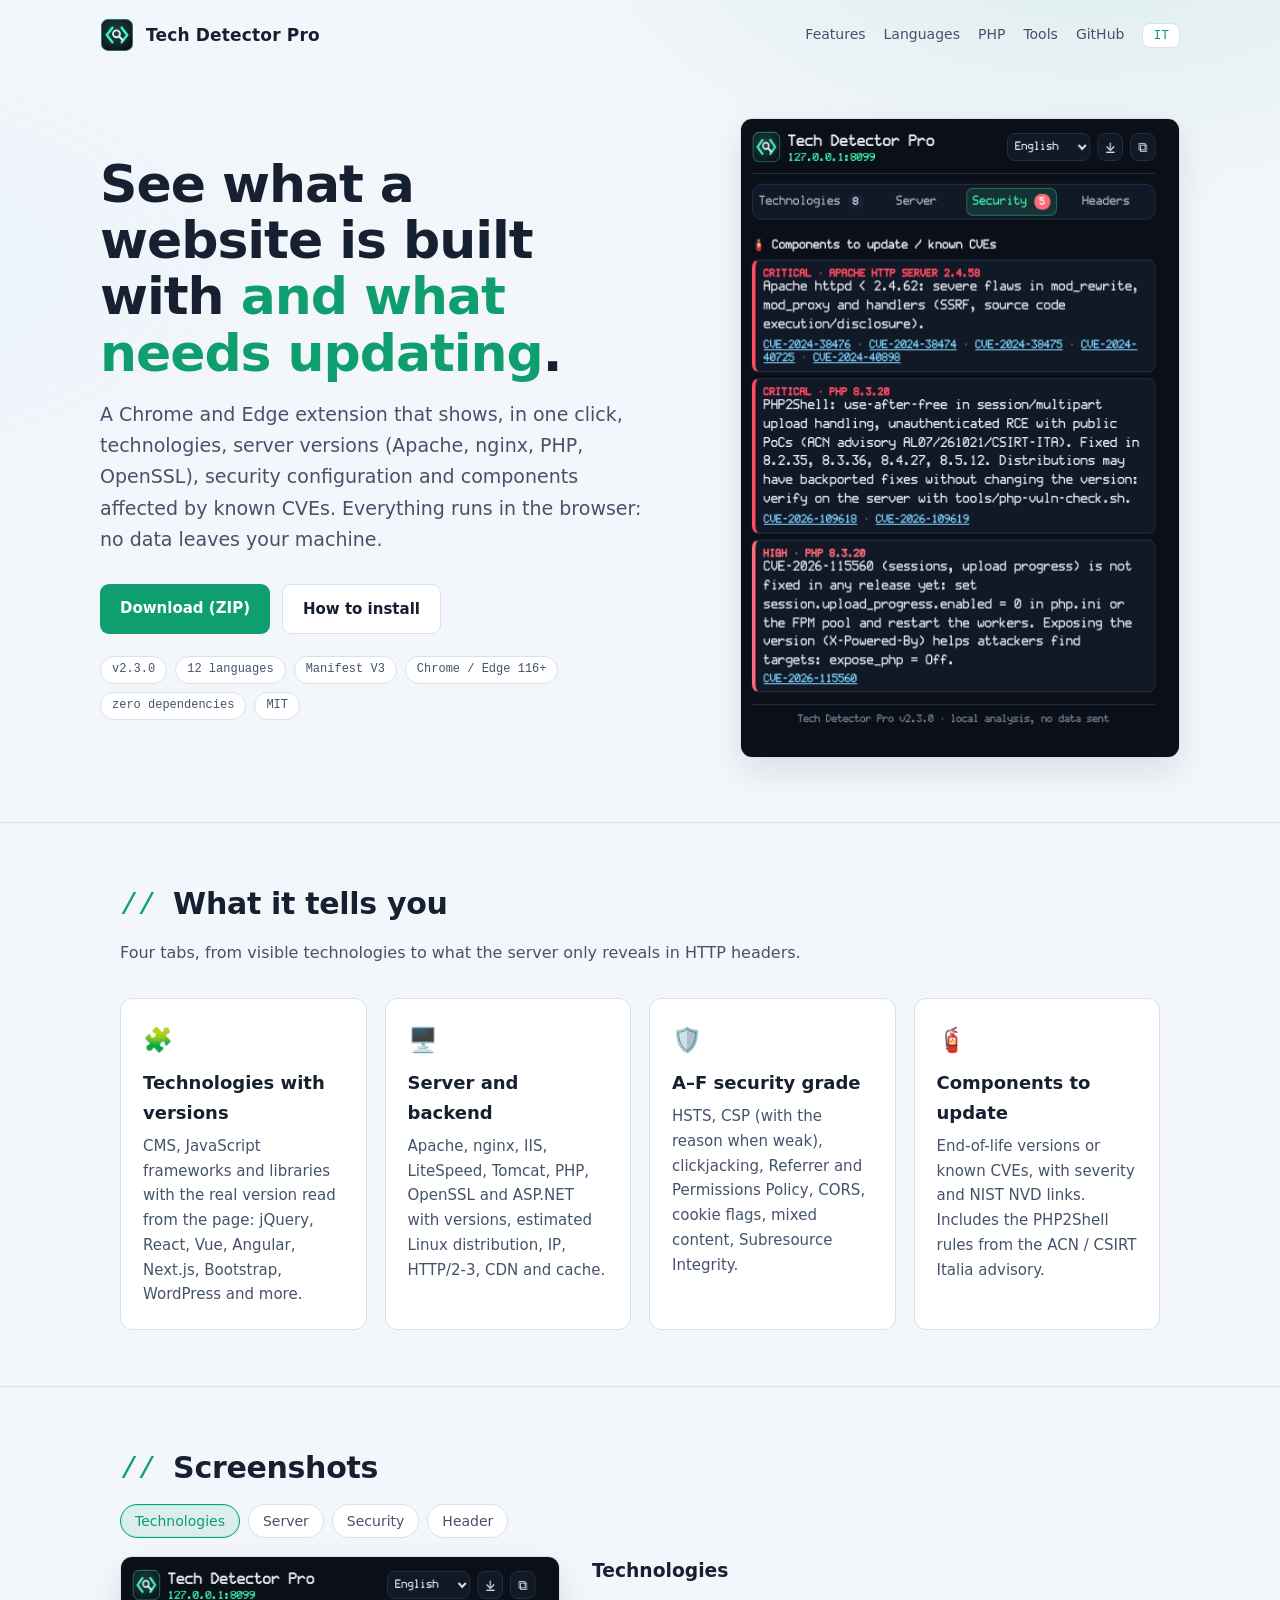
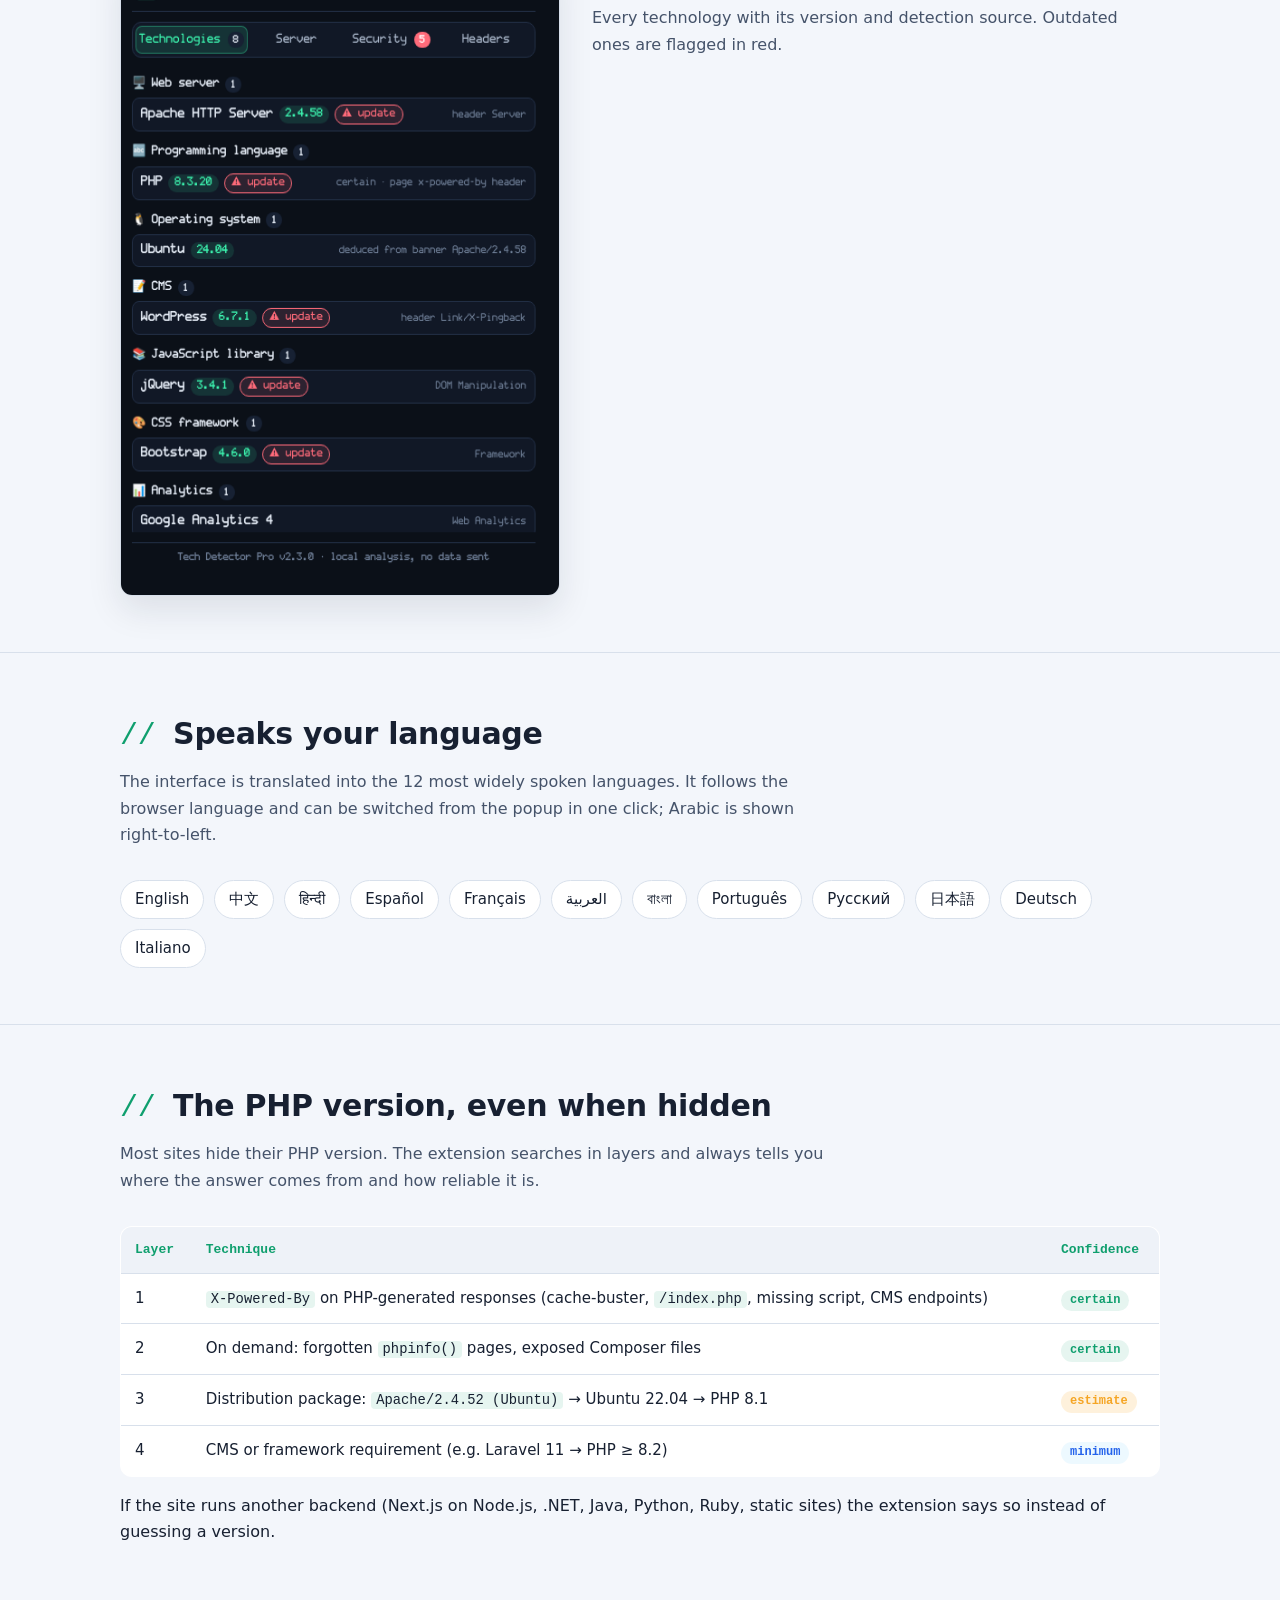
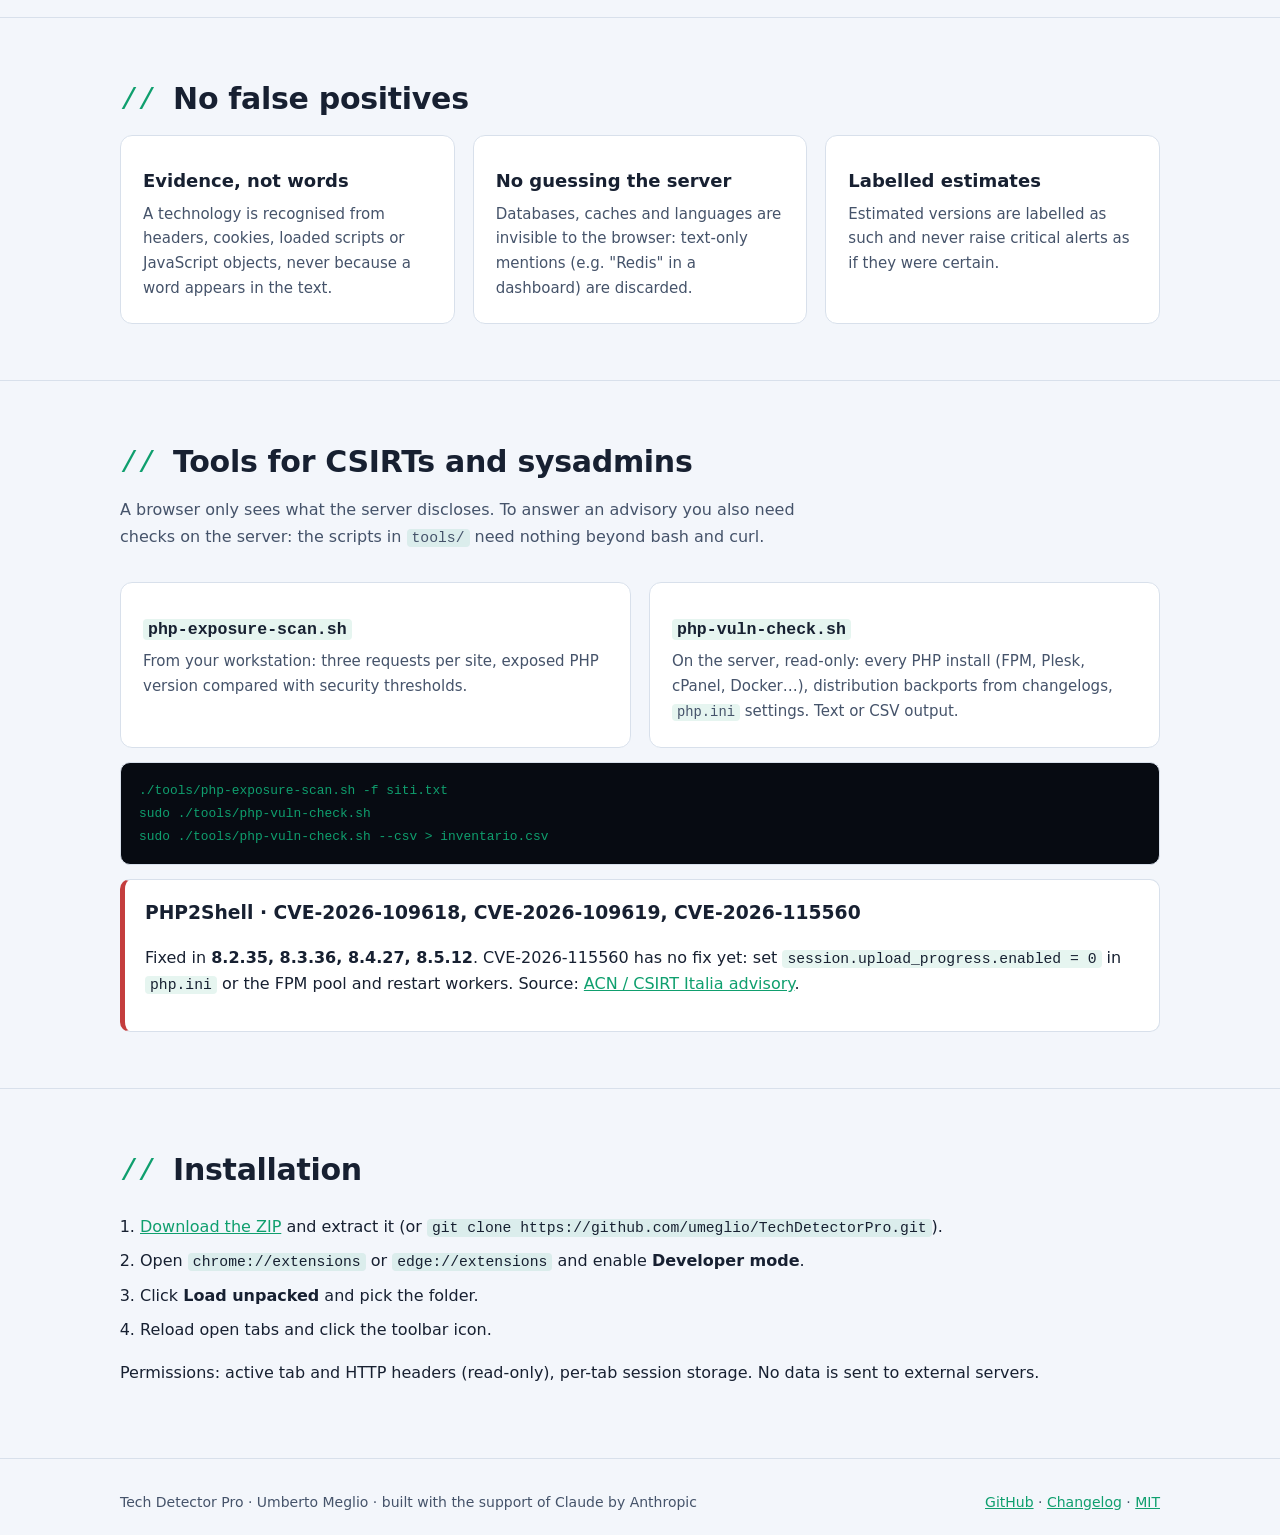
==== commit d8ae6446: "2.3.0: 12 lingue, popup nella palette miraNTIS, screenshot in italiano e inglese Lingue - i18n.js e " ====
--- a/index.html
+++ b/index.html
@@ -11,7 +11,7 @@
   <meta name="description" content="Estensione Chrome/Edge: tecnologie di un sito, versioni del server (Apache, nginx, PHP, OpenSSL), voto di sicurezza e componenti vulnerabili (CVE). Analisi locale, zero dipendenze.">
   <meta property="og:title" content="Tech Detector Pro">
   <meta property="og:description" content="Con che cosa è costruito un sito, quale software gira sul server e cosa va aggiornato. In un clic, nel browser.">
-  <meta property="og:image" content="https://umeglio.github.io/TechDetectorPro/screenshots/security-tab.png">
+  <meta property="og:image" content="https://umeglio.github.io/TechDetectorPro/screenshots/en/security-tab.png">
   <link rel="icon" type="image/svg+xml" href="icons/icon.svg">
   <style>
     /* miraFONT (CC0, https://umeglio.github.io/miraFONT/) - Spline per i testi, Linear per il codice */
@@ -104,6 +104,9 @@
     .pill.c { background: var(--accent-soft); color: var(--accent); } .pill.s { background: rgba(245,158,11,.14); color: #f5a524; }
     .pill.m { background: rgba(125,211,252,.14); color: var(--accent-2); }
 
+    .langs { display: flex; flex-wrap: wrap; gap: 10px; }
+    .langs span { border: 1px solid var(--line); background: var(--surface); border-radius: 999px; padding: 6px 14px; font-size: 15px; }
+    .langs span:hover { border-color: var(--accent); box-shadow: var(--glow); }
     .alert { border-left: 5px solid var(--crit); background: var(--surface); border-radius: 10px; padding: 18px 20px;
       border-top: 1px solid var(--line); border-right: 1px solid var(--line); border-bottom: 1px solid var(--line); }
     .alert h3 { margin: 0 0 6px; }
@@ -132,6 +135,7 @@
     <b>Tech Detector Pro</b>
     <nav>
       <a class="hide-sm" href="#funzioni"><span class="it">Funzioni</span><span class="en">Features</span></a>
+      <a class="hide-sm" href="#lingue"><span class="it">Lingue</span><span class="en">Languages</span></a>
       <a class="hide-sm" href="#php">PHP</a>
       <a class="hide-sm" href="#strumenti"><span class="it">Strumenti</span><span class="en">Tools</span></a>
       <a href="https://github.com/umeglio/TechDetectorPro">GitHub</a>
@@ -150,9 +154,9 @@
           <a class="btn primary" href="https://github.com/umeglio/TechDetectorPro/archive/refs/heads/main.zip"><span class="it">Scarica (ZIP)</span><span class="en">Download (ZIP)</span></a>
           <a class="btn ghost" href="#installazione"><span class="it">Come si installa</span><span class="en">How to install</span></a>
         </div>
-        <div class="badges"><span>v2.2.1</span><span>Manifest V3</span><span>Chrome / Edge 116+</span><span class="it">zero dipendenze</span><span class="en">zero dependencies</span><span>MIT</span></div>
-      </div>
-      <div class="shot"><img src="screenshots/security-tab.png" alt="Scheda Sicurezza: componenti da aggiornare con CVE" width="484" height="640"></div>
+        <div class="badges"><span>v2.3.0</span><span class="it">12 lingue</span><span class="en">12 languages</span><span>Manifest V3</span><span>Chrome / Edge 116+</span><span class="it">zero dipendenze</span><span class="en">zero dependencies</span><span>MIT</span></div>
+      </div>
+      <div class="shot"><img id="hero-shot" src="screenshots/it/security-tab.png" alt="Scheda Sicurezza: componenti da aggiornare con CVE" width="484" height="640"></div>
     </div>
 
     <section id="funzioni">
@@ -191,8 +195,20 @@
           <button role="tab" aria-selected="false" data-i="3">Header</button>
         </div>
         <div class="gallery">
-          <img id="gimg" src="screenshots/tech-tab.png" alt="" width="484" height="640">
+          <img id="gimg" src="screenshots/it/tech-tab.png" alt="" width="484" height="640">
           <div class="caption" id="gcap"></div>
+        </div>
+      </div>
+    </section>
+
+    <section id="lingue">
+      <div class="wrap">
+        <h2 class="it">Parla la tua lingua</h2><h2 class="en">Speaks your language</h2>
+        <p class="sub it">L'interfaccia è tradotta nelle 12 lingue più parlate al mondo. Segue la lingua del browser e si cambia con un clic dal popup; l'arabo si legge da destra a sinistra.</p>
+        <p class="sub en">The interface is translated into the 12 most widely spoken languages. It follows the browser language and can be switched from the popup in one click; Arabic is shown right-to-left.</p>
+        <div class="langs">
+          <span>English</span><span>中文</span><span>हिन्दी</span><span>Español</span><span>Français</span><span dir="rtl">العربية</span>
+          <span>বাংলা</span><span>Português</span><span>Русский</span><span>日本語</span><span>Deutsch</span><span>Italiano</span>
         </div>
       </div>
     </section>
@@ -302,16 +318,16 @@
     (function () {
       'use strict';
       var SHOTS = [
-        { src: 'screenshots/tech-tab.png',
+        { src: 'tech-tab.png',
           it: ['Tecnologie', 'Ogni tecnologia con la sua versione e la fonte del rilevamento. Quelle da aggiornare sono marcate in rosso.'],
           en: ['Technologies', 'Every technology with its version and detection source. Outdated ones are flagged in red.'] },
-        { src: 'screenshots/server-tab.png',
+        { src: 'server-tab.png',
           it: ['Server', 'IP, protocollo, software del server, distribuzione stimata, cache, tempi di risposta, cookie e versione di PHP.'],
           en: ['Server', 'IP, protocol, server software, estimated distribution, cache, timings, cookies and PHP version.'] },
-        { src: 'screenshots/security-tab.png',
+        { src: 'security-tab.png',
           it: ['Sicurezza', 'Componenti vulnerabili con gravità e CVE, poi il voto A–F sugli header di sicurezza con il dettaglio di ogni controllo.'],
           en: ['Security', 'Vulnerable components with severity and CVEs, then the A–F grade on security headers with per-check details.'] },
-        { src: 'screenshots/headers-tab.png',
+        { src: 'headers-tab.png',
           it: ['Header', 'Tutti gli header HTTP della risposta principale, per chi vuole vedere i dati grezzi.'],
           en: ['Headers', 'All HTTP headers of the main response, for anyone who wants the raw data.'] }
       ];
@@ -321,7 +337,8 @@
         current = i;
         var s = SHOTS[i], t = s[lang()];
         var img = document.getElementById('gimg');
-        img.src = s.src; img.alt = t[0];
+        img.src = 'screenshots/' + lang() + '/' + s.src; img.alt = t[0];
+        document.getElementById('hero-shot').src = 'screenshots/' + lang() + '/security-tab.png';
         var cap = document.getElementById('gcap');
         cap.textContent = '';
         var h = document.createElement('h3'); h.textContent = t[0];
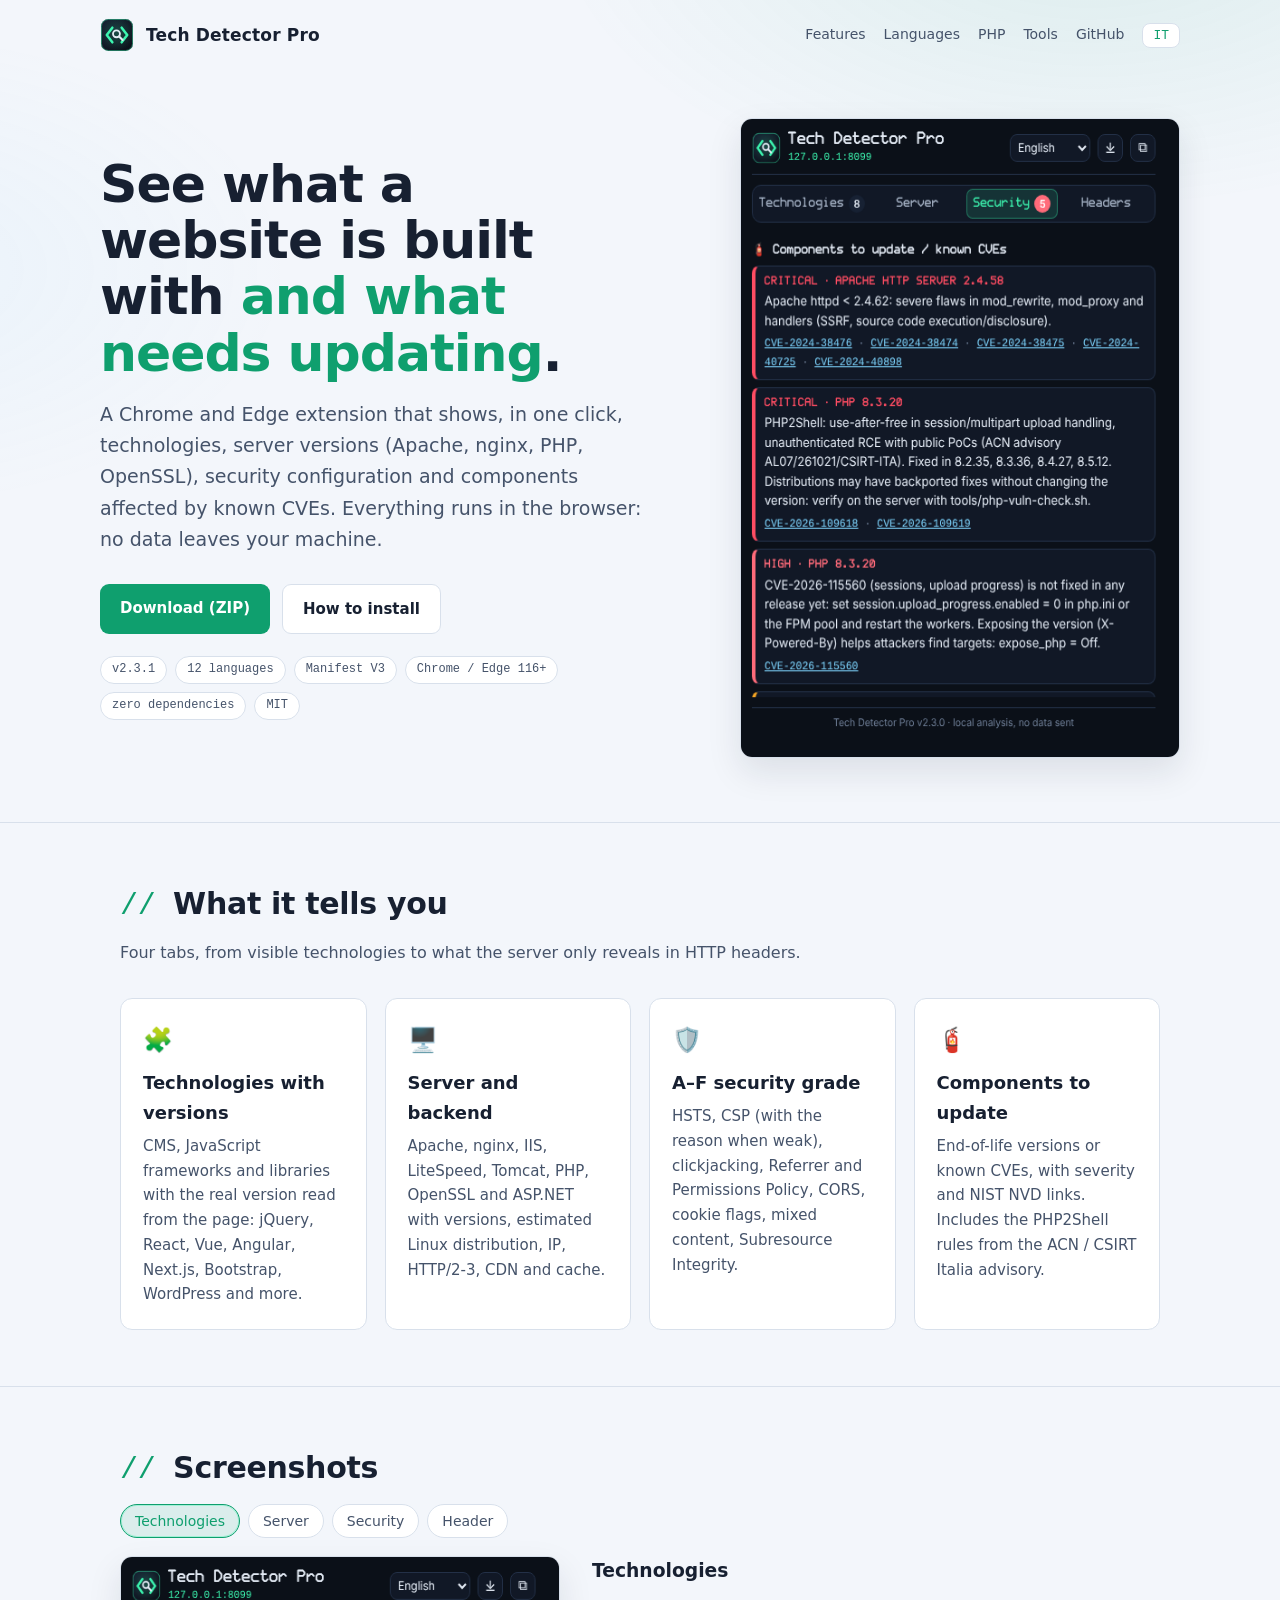
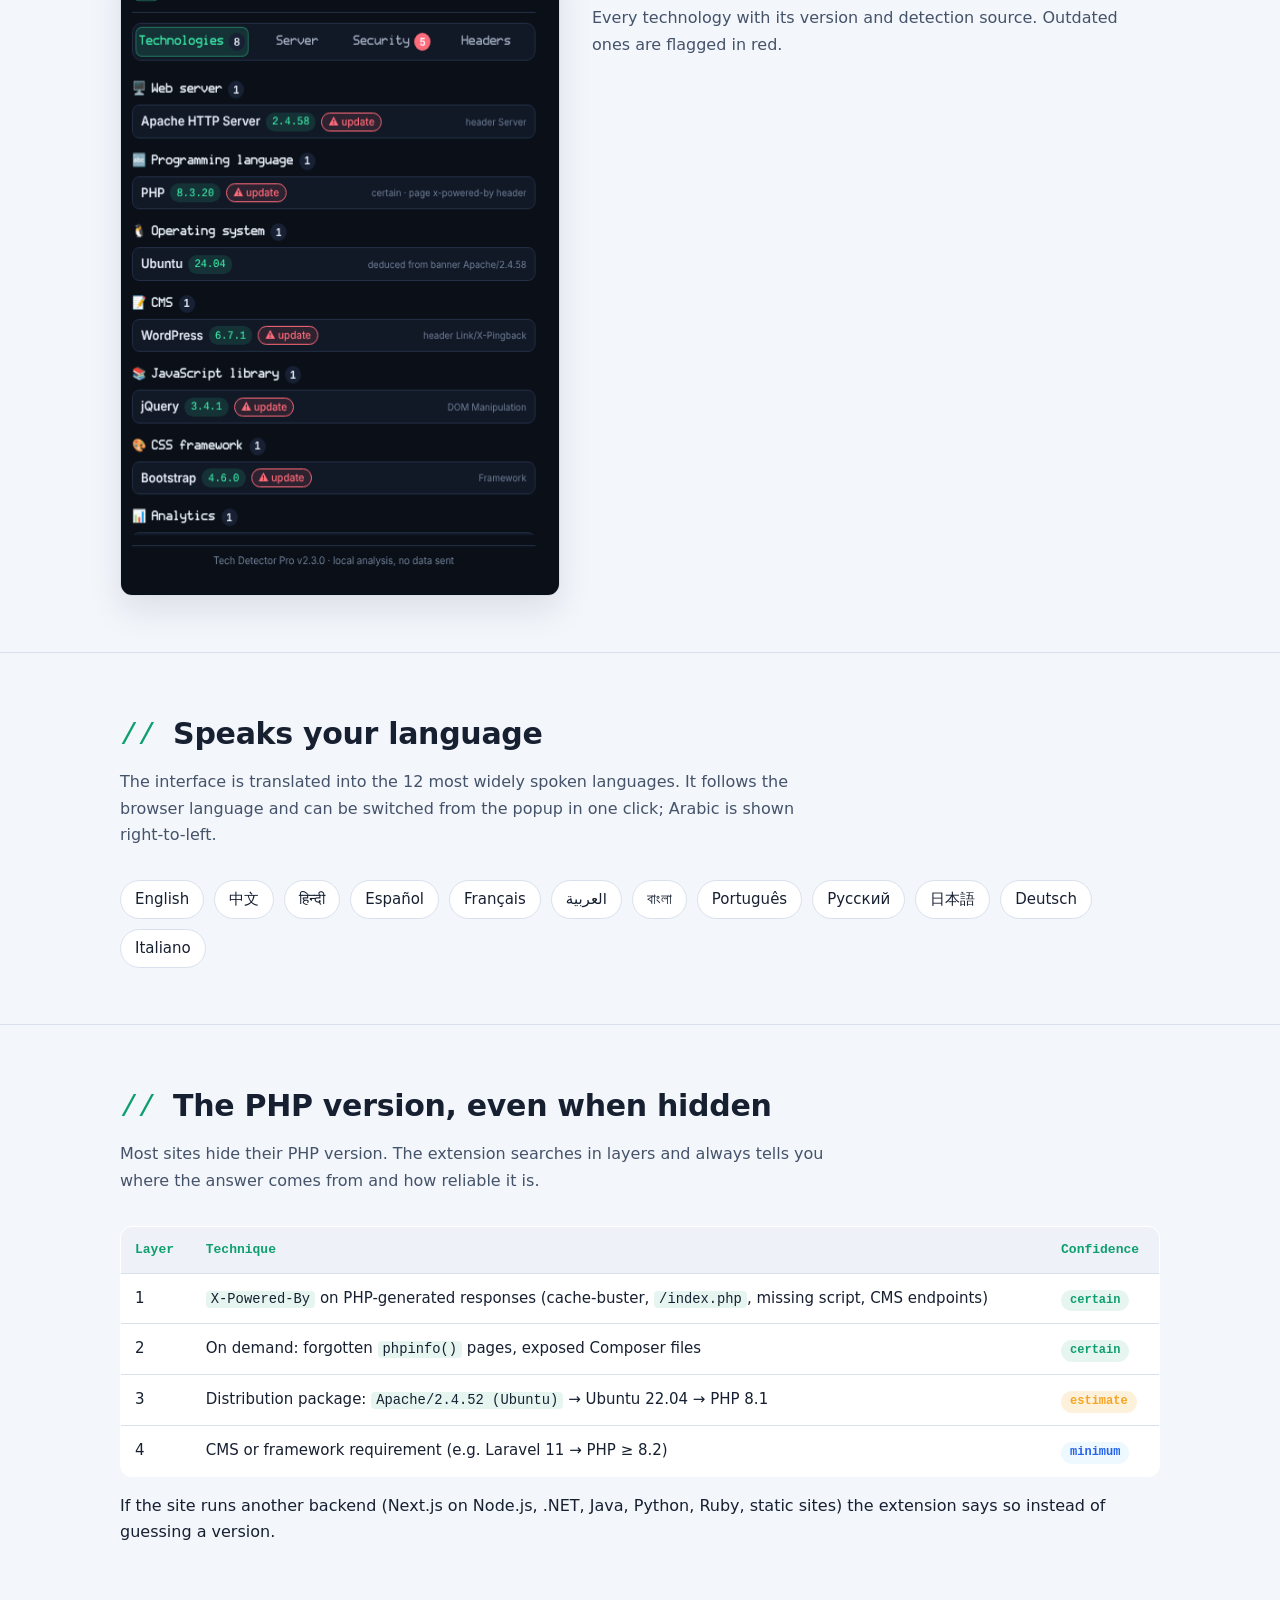
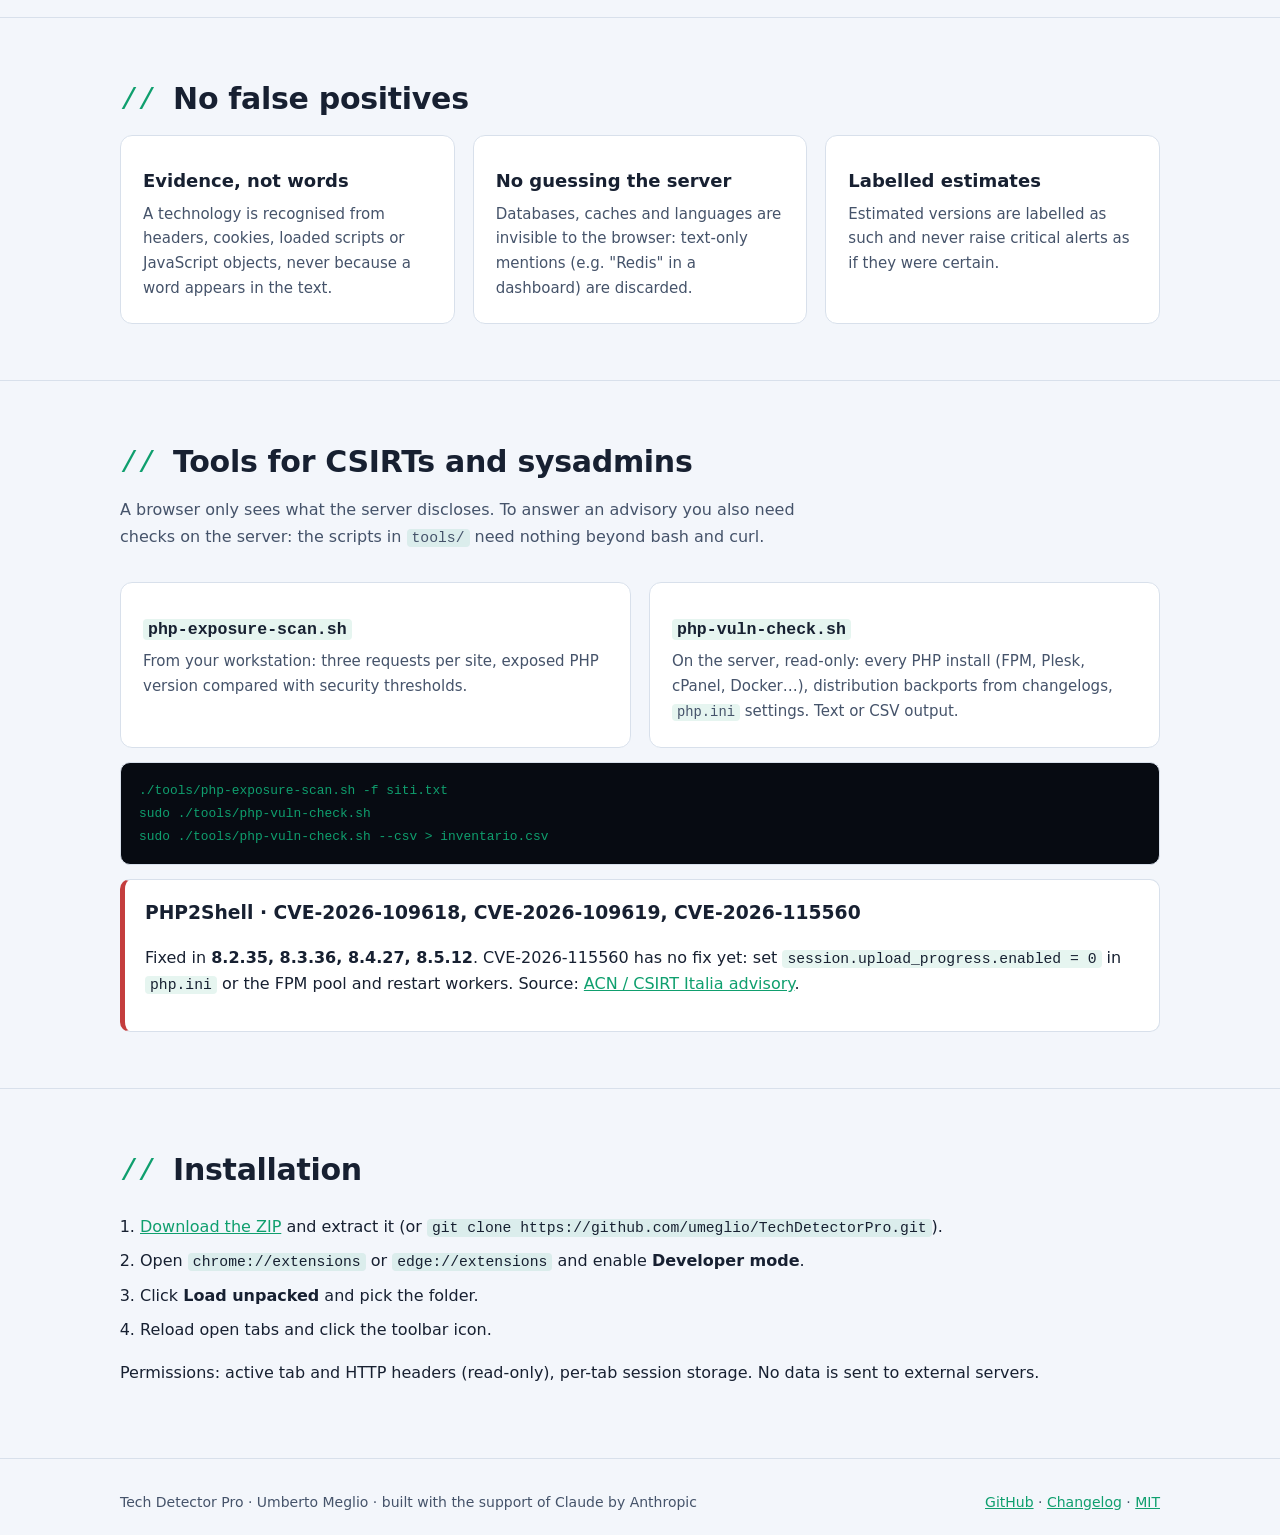
==== commit 675b6f0b: "2.3.1: popup più leggibile e badge centrati - miraFONT solo come carattere d'identità (titolo, sched" ====
--- a/index.html
+++ b/index.html
@@ -154,7 +154,7 @@
           <a class="btn primary" href="https://github.com/umeglio/TechDetectorPro/archive/refs/heads/main.zip"><span class="it">Scarica (ZIP)</span><span class="en">Download (ZIP)</span></a>
           <a class="btn ghost" href="#installazione"><span class="it">Come si installa</span><span class="en">How to install</span></a>
         </div>
-        <div class="badges"><span>v2.3.0</span><span class="it">12 lingue</span><span class="en">12 languages</span><span>Manifest V3</span><span>Chrome / Edge 116+</span><span class="it">zero dipendenze</span><span class="en">zero dependencies</span><span>MIT</span></div>
+        <div class="badges"><span>v2.3.1</span><span class="it">12 lingue</span><span class="en">12 languages</span><span>Manifest V3</span><span>Chrome / Edge 116+</span><span class="it">zero dipendenze</span><span class="en">zero dependencies</span><span>MIT</span></div>
       </div>
       <div class="shot"><img id="hero-shot" src="screenshots/it/security-tab.png" alt="Scheda Sicurezza: componenti da aggiornare con CVE" width="484" height="640"></div>
     </div>
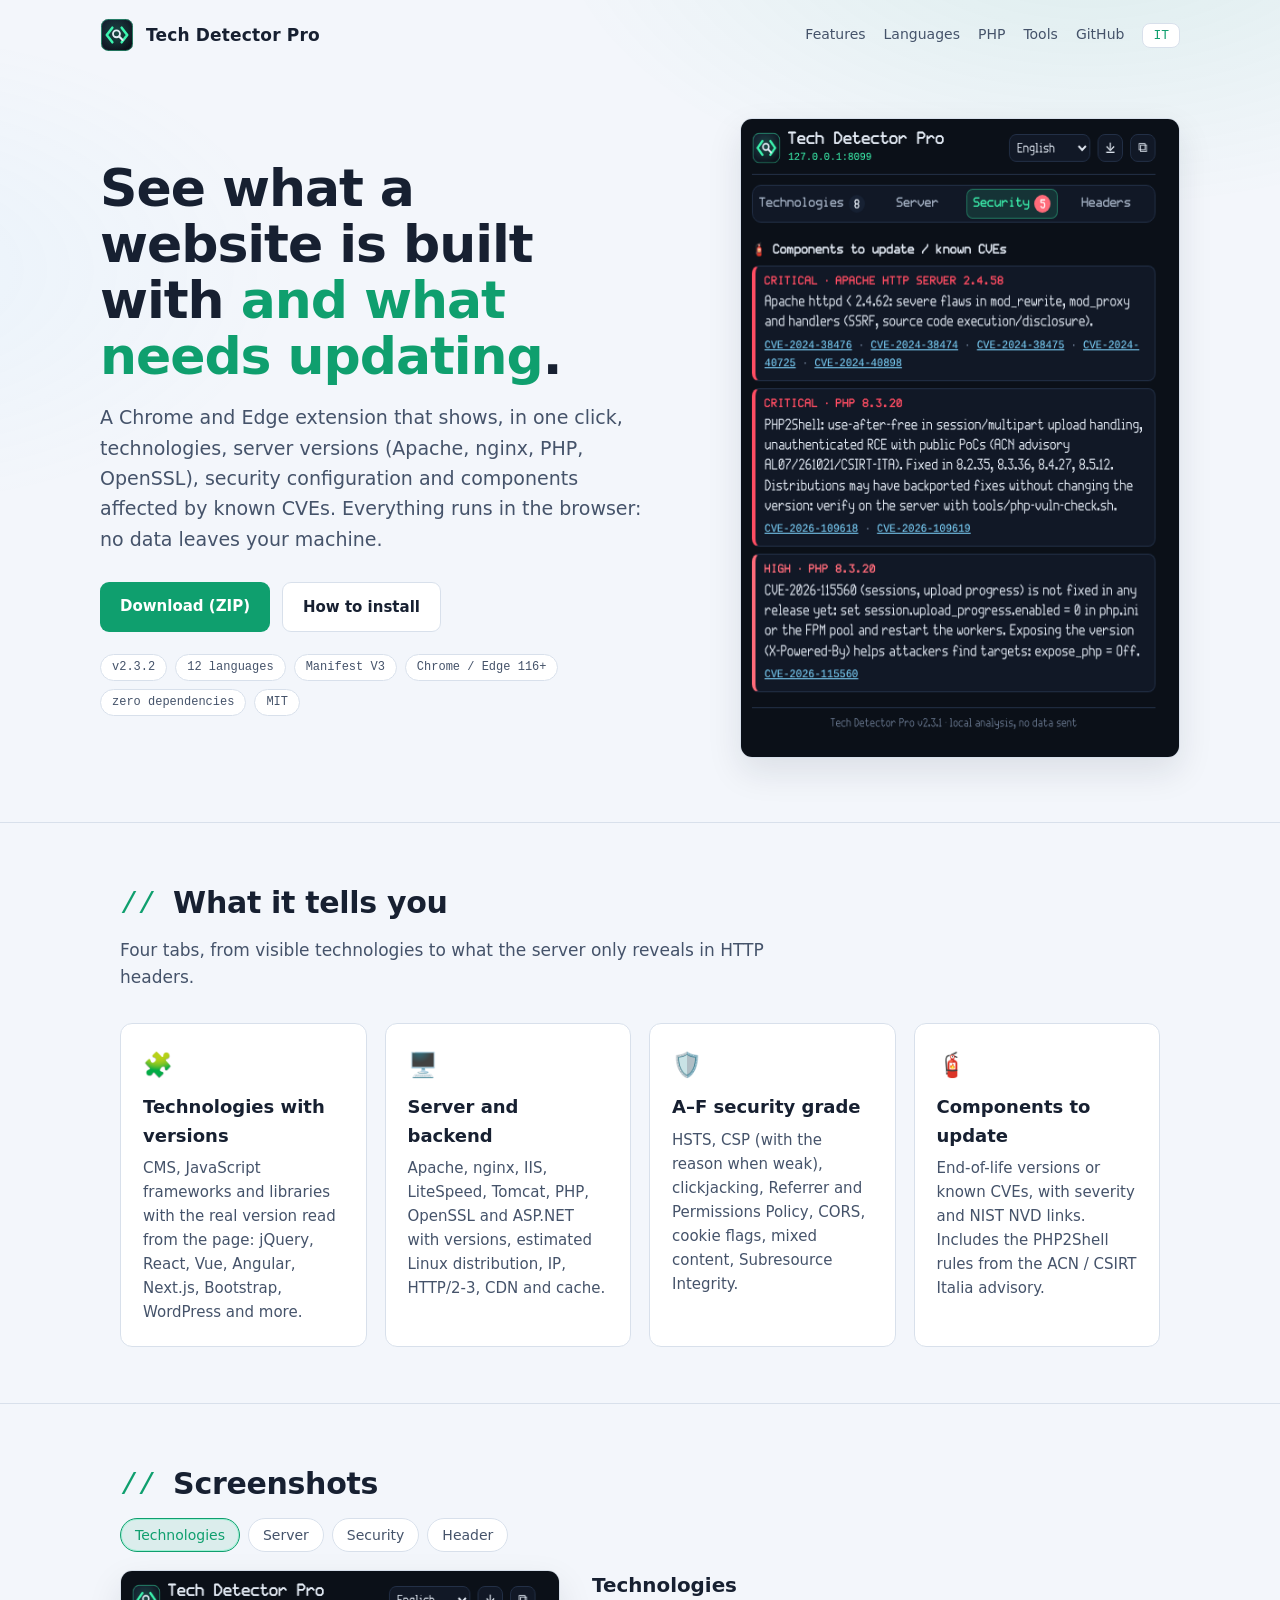
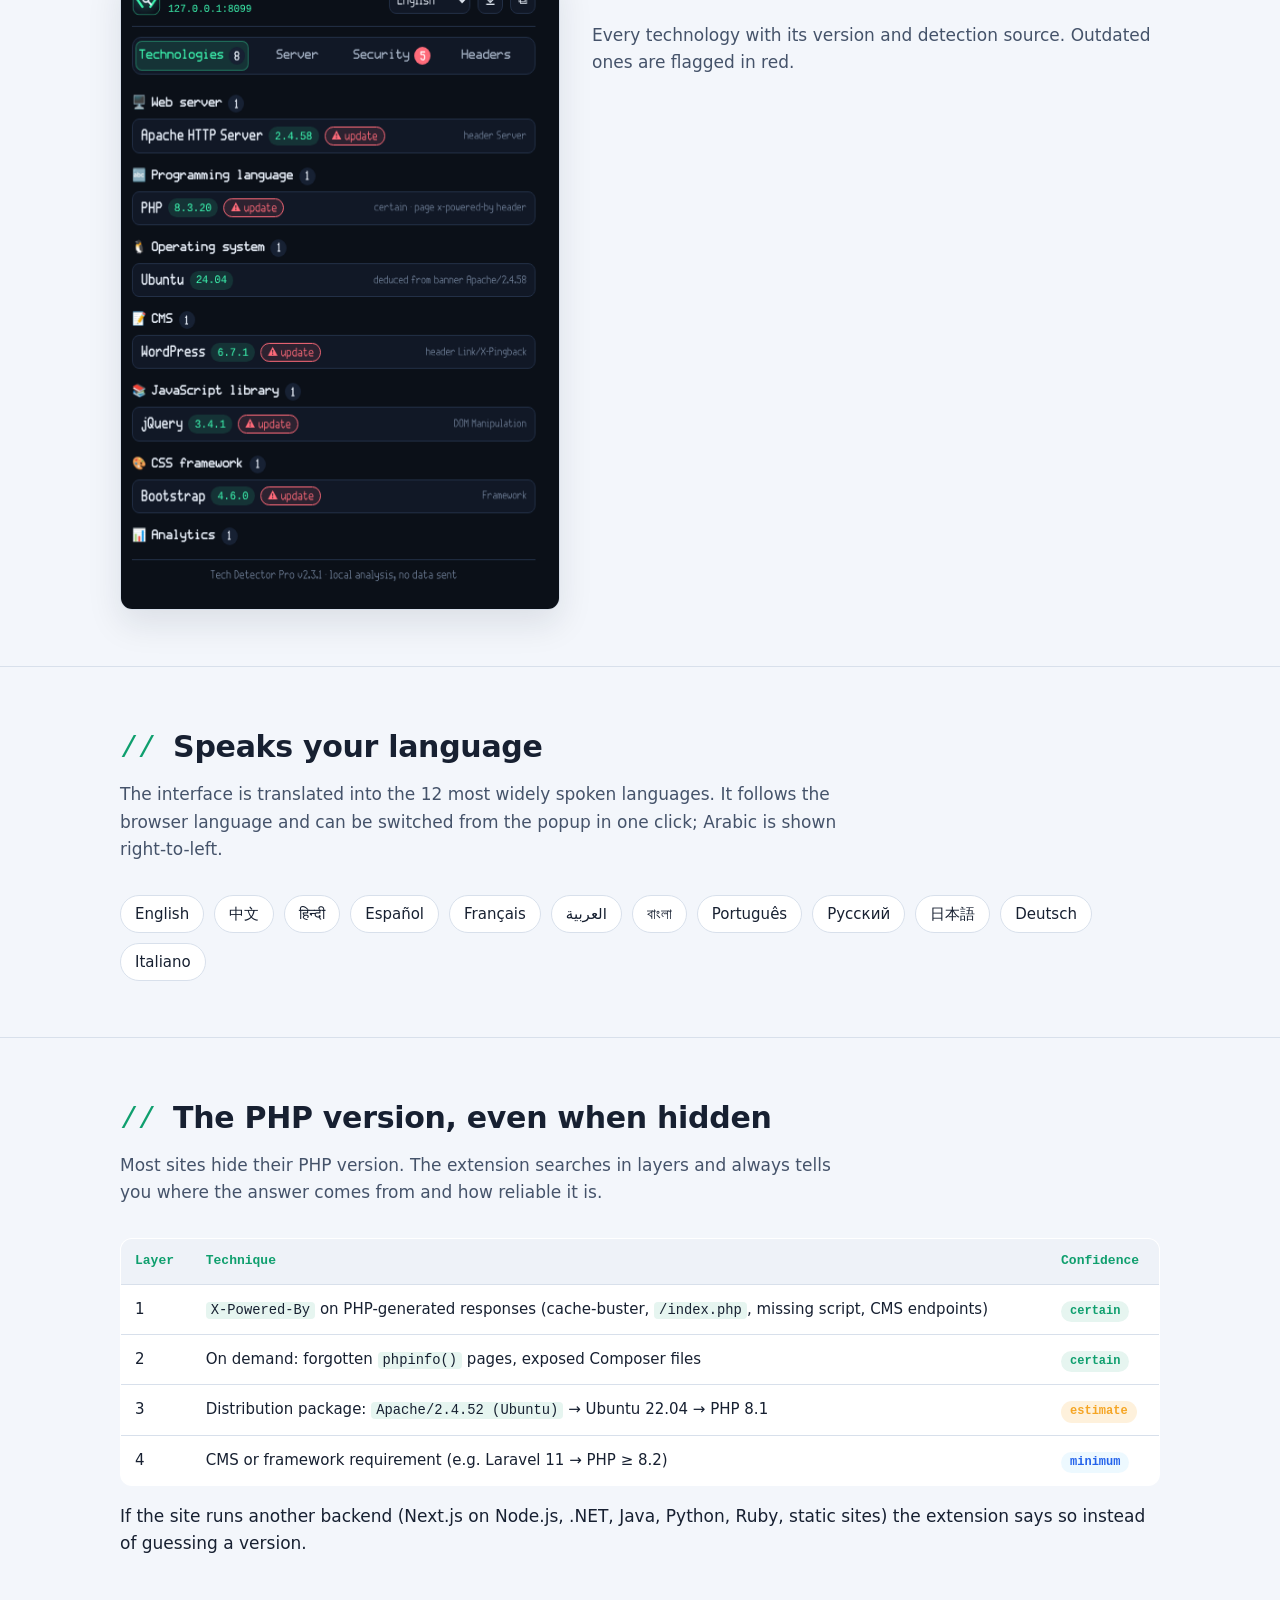
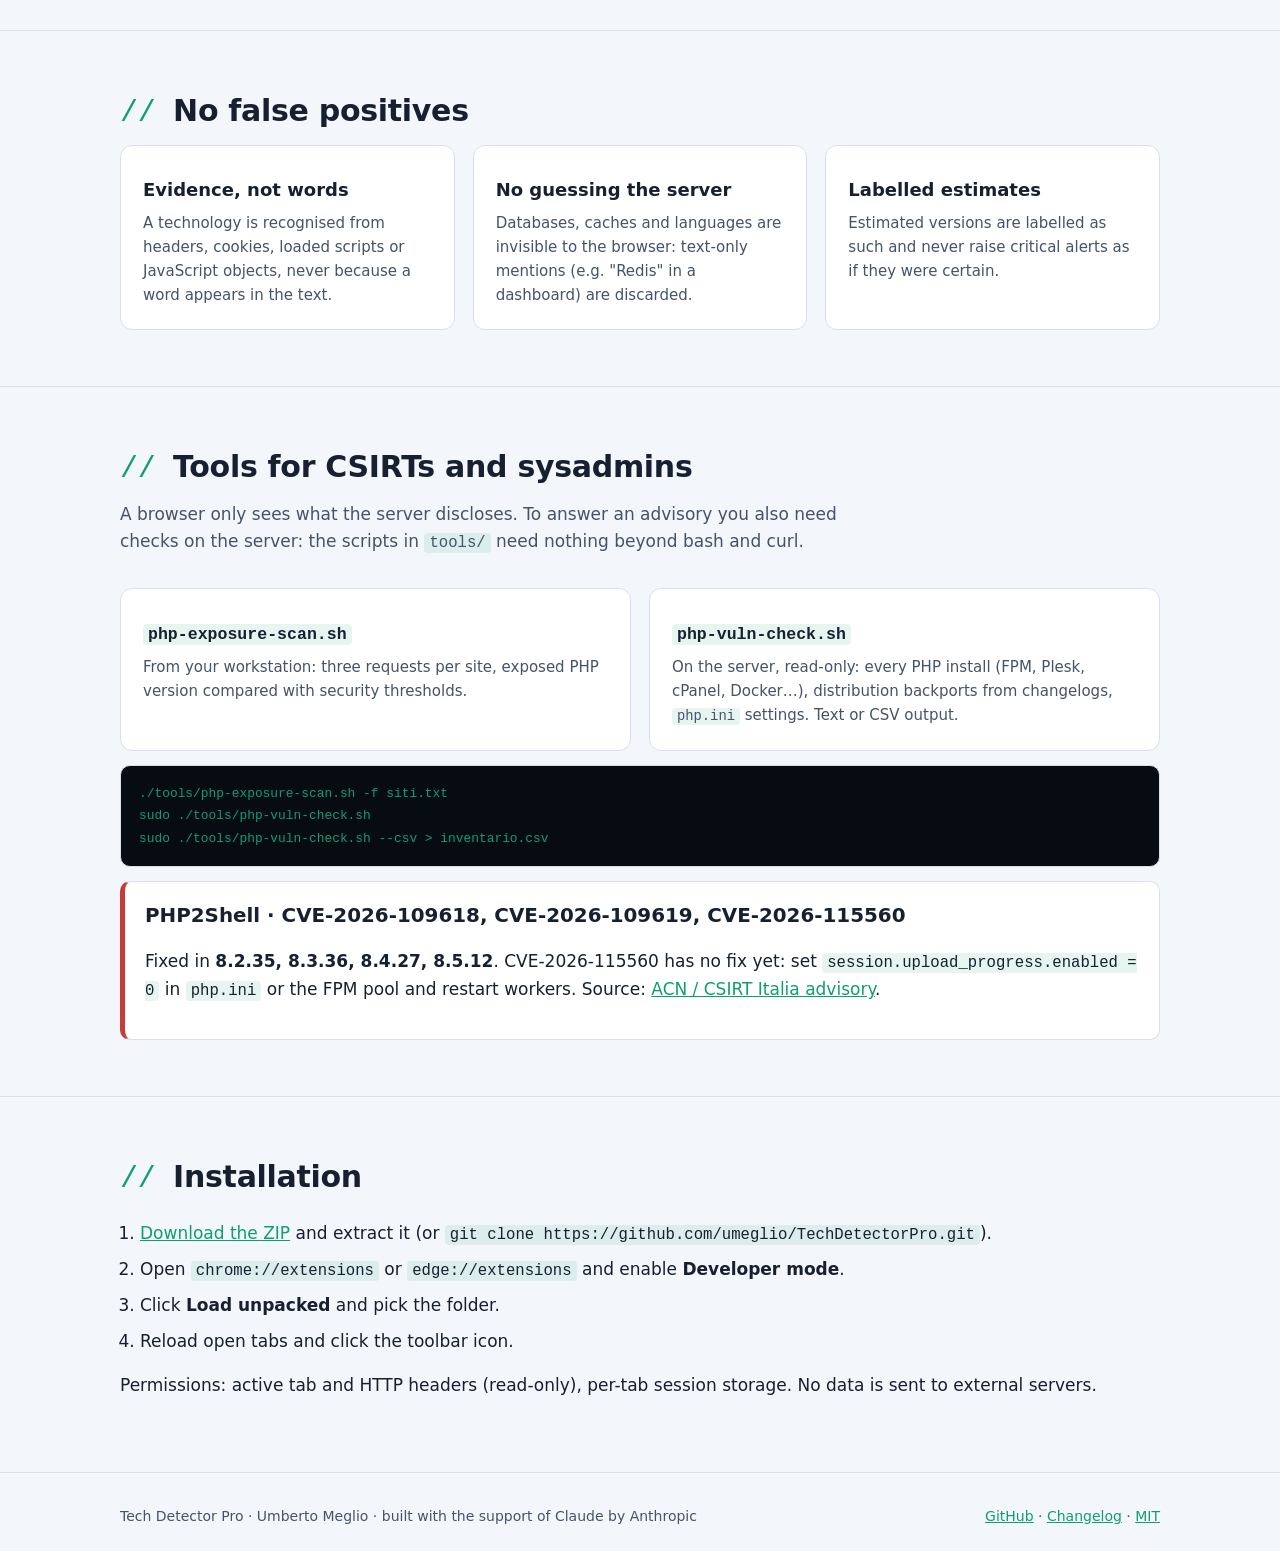
==== commit d68dd6f2: "2.3.2: testi in miraFONT Text - popup: miraFONT Text (nuovo taglio da lettura, CC0) per testi, note " ====
--- a/index.html
+++ b/index.html
@@ -14,10 +14,12 @@
   <meta property="og:image" content="https://umeglio.github.io/TechDetectorPro/screenshots/en/security-tab.png">
   <link rel="icon" type="image/svg+xml" href="icons/icon.svg">
   <style>
-    /* miraFONT (CC0, https://umeglio.github.io/miraFONT/) - Spline per i testi, Linear per il codice */
+    /* miraFONT (CC0, https://umeglio.github.io/miraFONT/) - Spline per titoli, Text per i testi, Linear per il codice */
     @font-face { font-family: 'miraFONT'; font-weight: 300; font-display: swap; src: url('https://umeglio.github.io/miraFONT/fonts/Spline/miraFONT-Light-Spline.woff') format('woff'); }
     @font-face { font-family: 'miraFONT'; font-weight: 400 500; font-display: swap; src: url('https://umeglio.github.io/miraFONT/fonts/Spline/miraFONT-Regular-Spline.woff') format('woff'); }
     @font-face { font-family: 'miraFONT'; font-weight: 600 800; font-display: swap; src: url('https://umeglio.github.io/miraFONT/fonts/Spline/miraFONT-Bold-Spline.woff') format('woff'); }
+    @font-face { font-family: 'miraFONT Text'; font-weight: 400 500; font-display: swap; src: url('https://umeglio.github.io/miraFONT/fonts/Text/miraFONT-Regular-Text.woff') format('woff'); }
+    @font-face { font-family: 'miraFONT Text'; font-weight: 600 800; font-display: swap; src: url('https://umeglio.github.io/miraFONT/fonts/Text/miraFONT-Bold-Text.woff') format('woff'); }
     @font-face { font-family: 'miraFONT Linear'; font-weight: 400; font-display: swap; src: url('https://umeglio.github.io/miraFONT/fonts/Linear/miraFONT-Regular-Linear.woff') format('woff'); }
 
     /* palette miraNTIS: scura di default, chiara con il tema di sistema */
@@ -27,7 +29,8 @@
       --crit: #ff6b7a; --ok: #3df5b0; --radius: 12px;
       --glow: 0 0 0 1px rgba(61,245,176,.35), 0 0 24px rgba(61,245,176,.18);
       --shadow: 0 18px 40px rgba(0,0,0,.45);
-      --sans: 'miraFONT', system-ui, -apple-system, 'Segoe UI', Roboto, sans-serif;
+      --brand: 'miraFONT', system-ui, -apple-system, 'Segoe UI', Roboto, sans-serif;
+      --sans: 'miraFONT Text', system-ui, -apple-system, 'Segoe UI', Roboto, sans-serif;
       --mono: 'miraFONT Linear', 'miraFONT', ui-monospace, 'Cascadia Code', Consolas, monospace;
     }
     @media (prefers-color-scheme: light) {
@@ -41,14 +44,15 @@
     * { box-sizing: border-box; }
     html { scroll-behavior: smooth; }
     body { margin: 0; background: var(--bg); color: var(--fg);
-      font: 16px/1.65 var(--sans); }
+      font: 17px/1.6 var(--sans); }
     body::before { content: ''; position: fixed; inset: 0; pointer-events: none; z-index: -1;
       background: radial-gradient(900px 500px at 85% -10%, var(--accent-soft), transparent 60%), radial-gradient(700px 400px at -10% 30%, rgba(125,211,252,.07), transparent 60%); }
     a { color: var(--accent); }
     .wrap { max-width: 1080px; margin: 0 auto; padding: 0 20px; }
     header.top { display: flex; align-items: center; gap: 12px; padding: 18px 0; }
     header.top img { width: 34px; height: 34px; }
-    header.top b { font-size: 17px; font-weight: 700; letter-spacing: .01em; }
+    header.top b { font: 700 17px var(--brand); letter-spacing: .01em; }
+    header.top nav a, .btn, .tabs button, .card h3, .caption h3, .alert h3 { font-family: var(--brand); }
     header.top nav { margin-left: auto; display: flex; gap: 18px; font-size: 14px; }
     header.top nav a { color: var(--muted); text-decoration: none; }
     header.top nav a:hover { color: var(--fg); }
@@ -56,7 +60,7 @@
       padding: 4px 10px; cursor: pointer; font-size: 13px; }
 
     .hero { display: grid; grid-template-columns: 1.05fr .95fr; gap: 48px; align-items: center; padding: 48px 0 64px; }
-    .hero h1 { font-size: clamp(32px, 5vw, 52px); line-height: 1.08; margin: 0 0 18px; letter-spacing: -.02em; font-weight: 700; }
+    .hero h1 { font-family: var(--brand); font-size: clamp(32px, 5vw, 52px); line-height: 1.08; margin: 0 0 18px; letter-spacing: -.02em; font-weight: 700; }
     .hero h1 span { color: var(--accent); }
     .hero p.lead { font-size: 19px; color: var(--muted); margin: 0 0 28px; }
     .cta { display: flex; flex-wrap: wrap; gap: 12px; }
@@ -74,7 +78,7 @@
       border: 1px solid var(--line); box-shadow: var(--shadow); background: #fff; }
 
     section { padding: 56px 0; border-top: 1px solid var(--line); }
-    section h2 { font-size: 30px; margin: 0 0 8px; letter-spacing: -.01em; font-weight: 700; }
+    section h2 { font-family: var(--brand); font-size: 30px; margin: 0 0 8px; letter-spacing: -.01em; font-weight: 700; }
     section h2::before { content: '// '; color: var(--accent); font-family: var(--mono); font-weight: 400; }
     section p.sub { color: var(--muted); margin: 0 0 32px; max-width: 720px; }
     .grid { display: grid; grid-template-columns: repeat(auto-fit, minmax(240px, 1fr)); gap: 18px; }
@@ -87,7 +91,7 @@
     .tabs { display: flex; flex-wrap: wrap; gap: 8px; margin-bottom: 18px; }
     .tabs button { border: 1px solid var(--line); background: var(--surface); color: var(--muted); padding: 8px 14px;
       border-radius: 99px; cursor: pointer; font-size: 14px; }
-    .tabs button { font-family: var(--sans); }
+    .tabs button { font-family: var(--brand); }
     .tabs button[aria-selected="true"] { background: var(--accent-soft); border-color: var(--accent); color: var(--accent); box-shadow: inset 0 0 0 1px rgba(61,245,176,.35); }
     .gallery { display: grid; grid-template-columns: minmax(0, 440px) 1fr; gap: 32px; align-items: start; }
     .gallery img { width: 100%; border-radius: var(--radius); border: 1px solid var(--line); box-shadow: var(--shadow); background: #fff; }
@@ -154,7 +158,7 @@
           <a class="btn primary" href="https://github.com/umeglio/TechDetectorPro/archive/refs/heads/main.zip"><span class="it">Scarica (ZIP)</span><span class="en">Download (ZIP)</span></a>
           <a class="btn ghost" href="#installazione"><span class="it">Come si installa</span><span class="en">How to install</span></a>
         </div>
-        <div class="badges"><span>v2.3.1</span><span class="it">12 lingue</span><span class="en">12 languages</span><span>Manifest V3</span><span>Chrome / Edge 116+</span><span class="it">zero dipendenze</span><span class="en">zero dependencies</span><span>MIT</span></div>
+        <div class="badges"><span>v2.3.2</span><span class="it">12 lingue</span><span class="en">12 languages</span><span>Manifest V3</span><span>Chrome / Edge 116+</span><span class="it">zero dipendenze</span><span class="en">zero dependencies</span><span>MIT</span></div>
       </div>
       <div class="shot"><img id="hero-shot" src="screenshots/it/security-tab.png" alt="Scheda Sicurezza: componenti da aggiornare con CVE" width="484" height="640"></div>
     </div>
